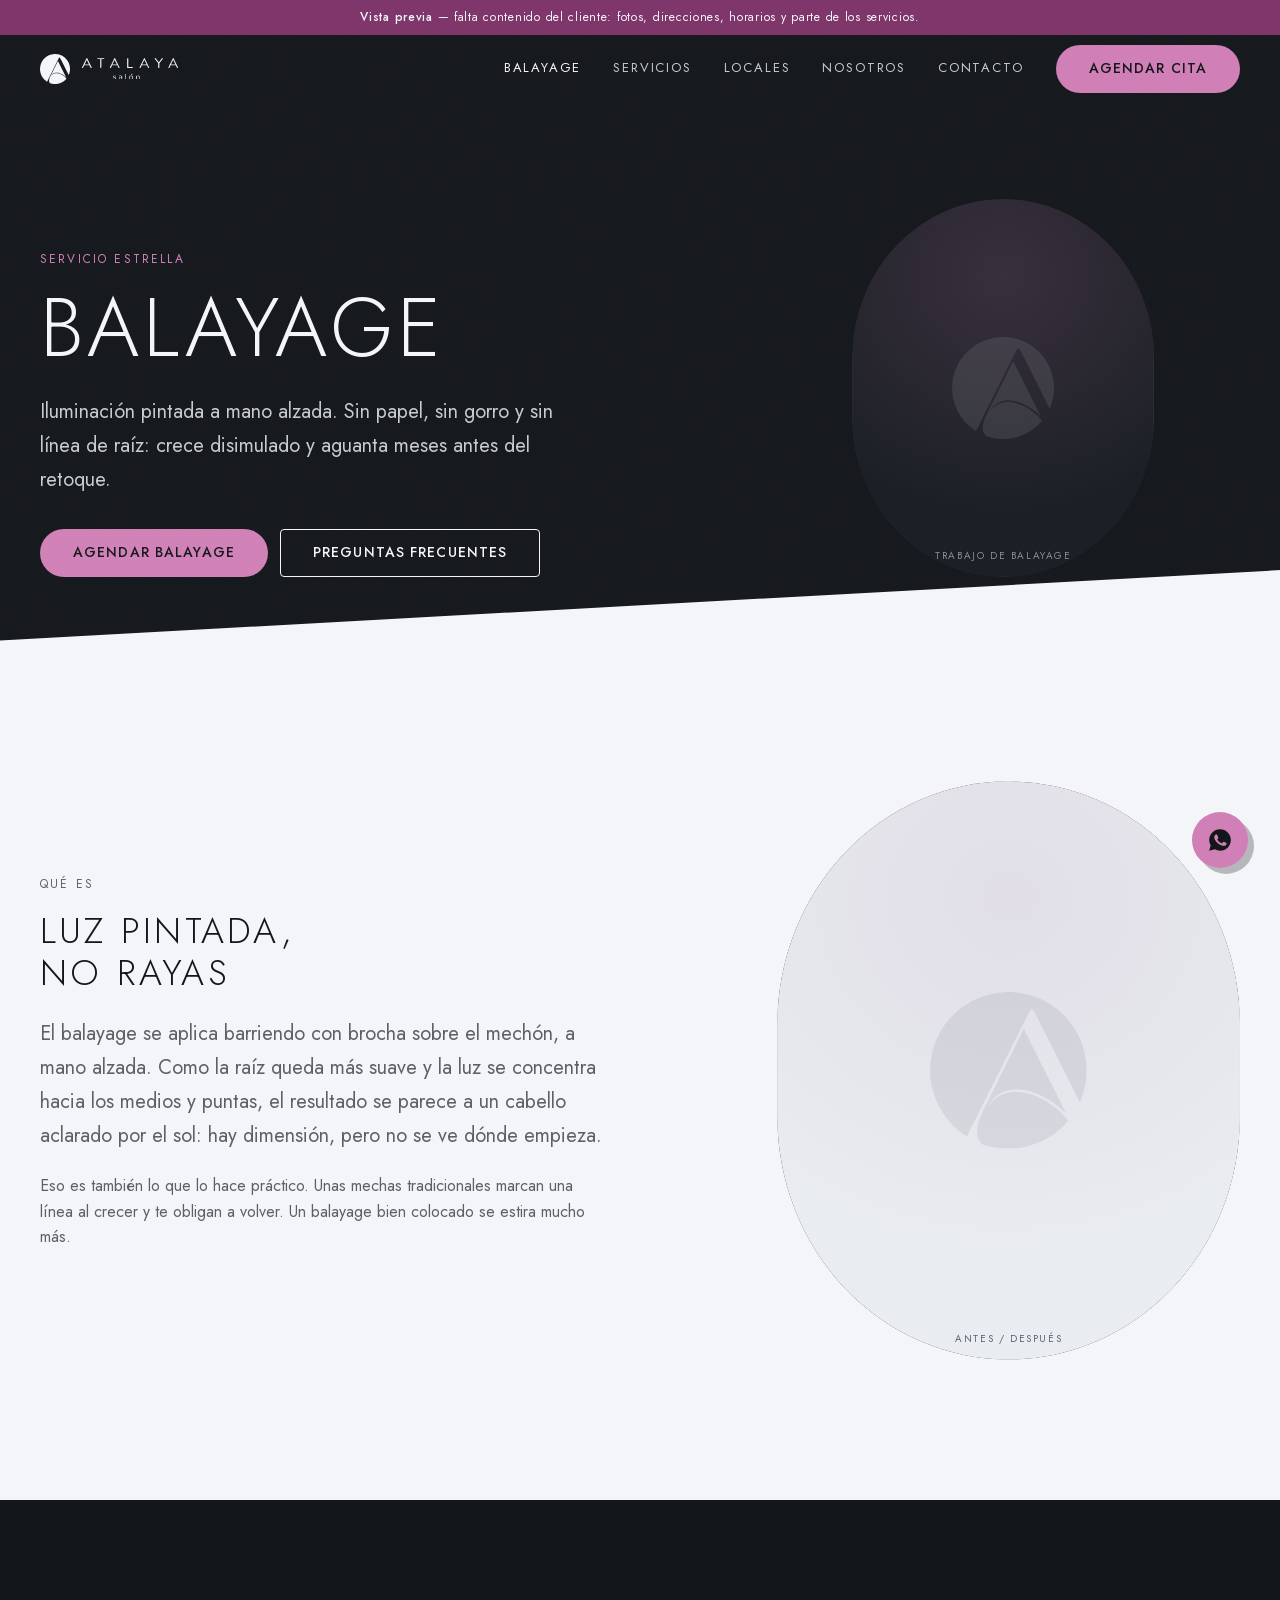
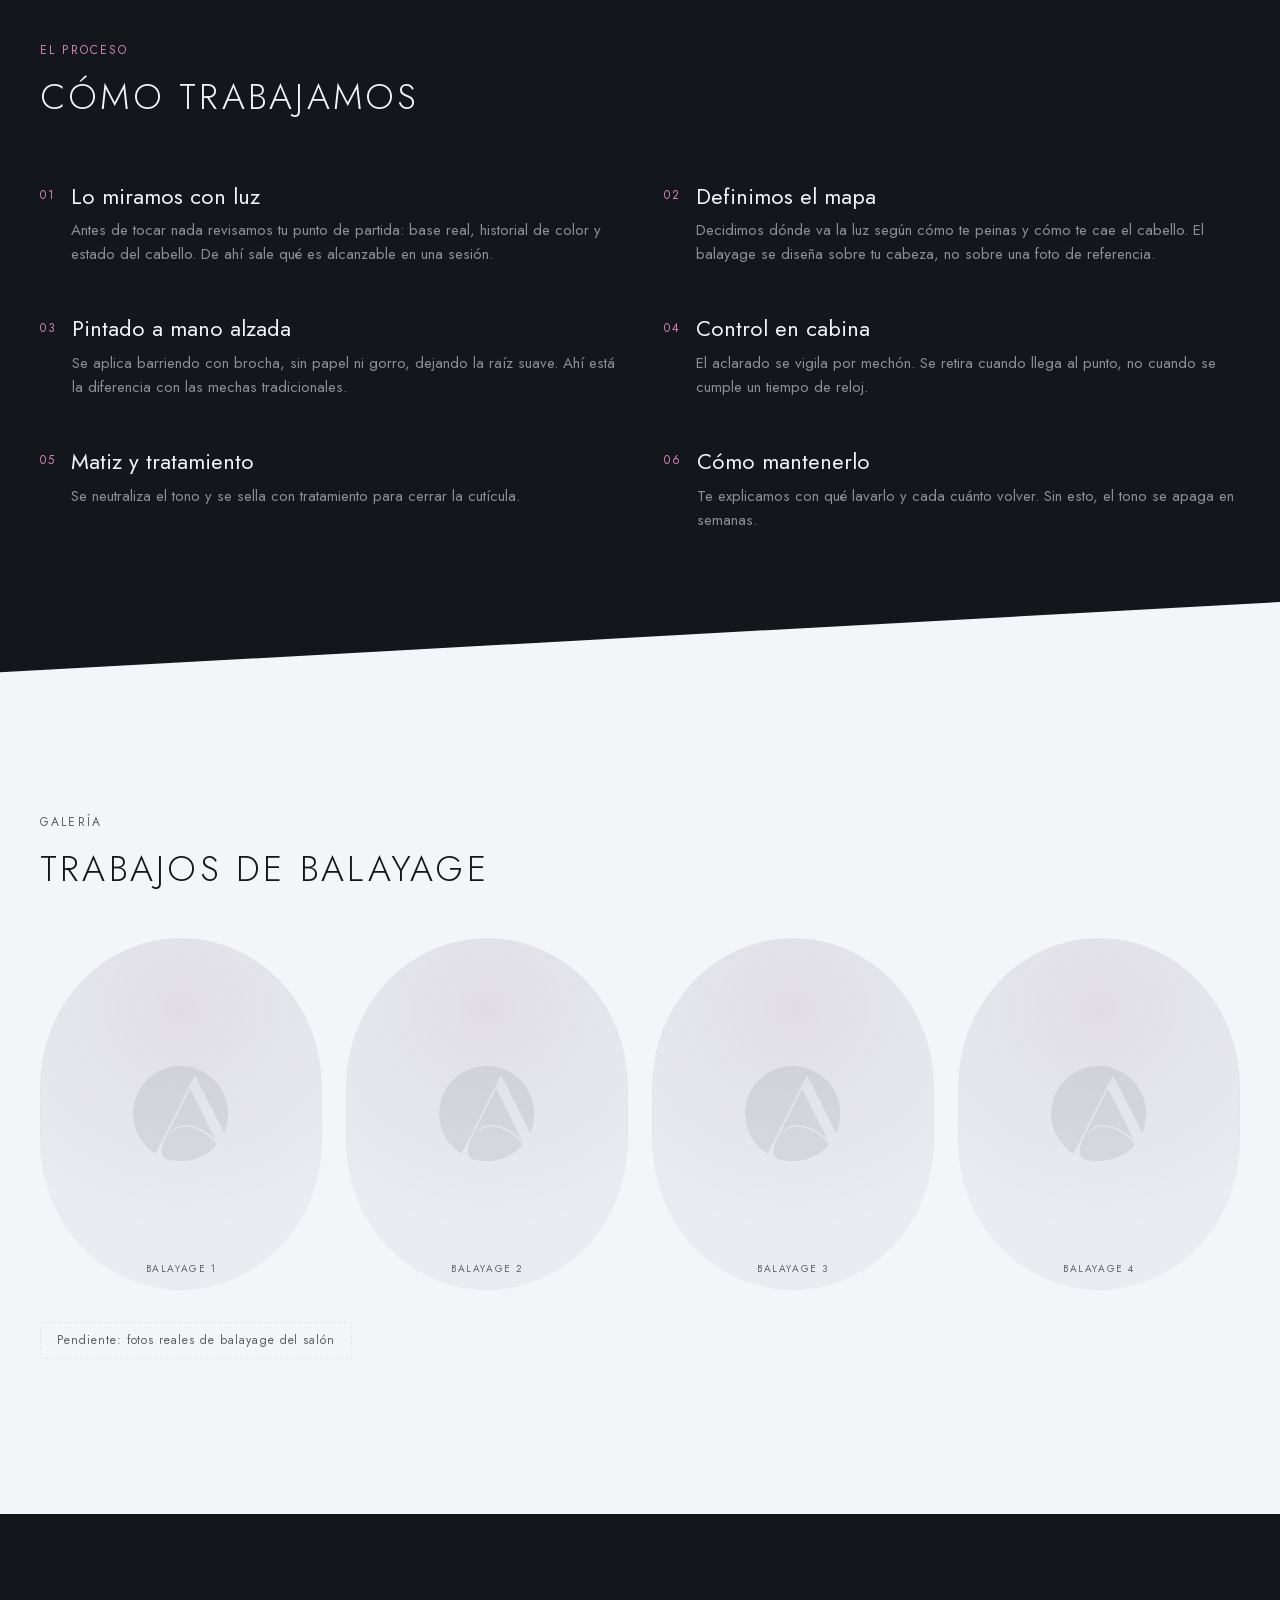
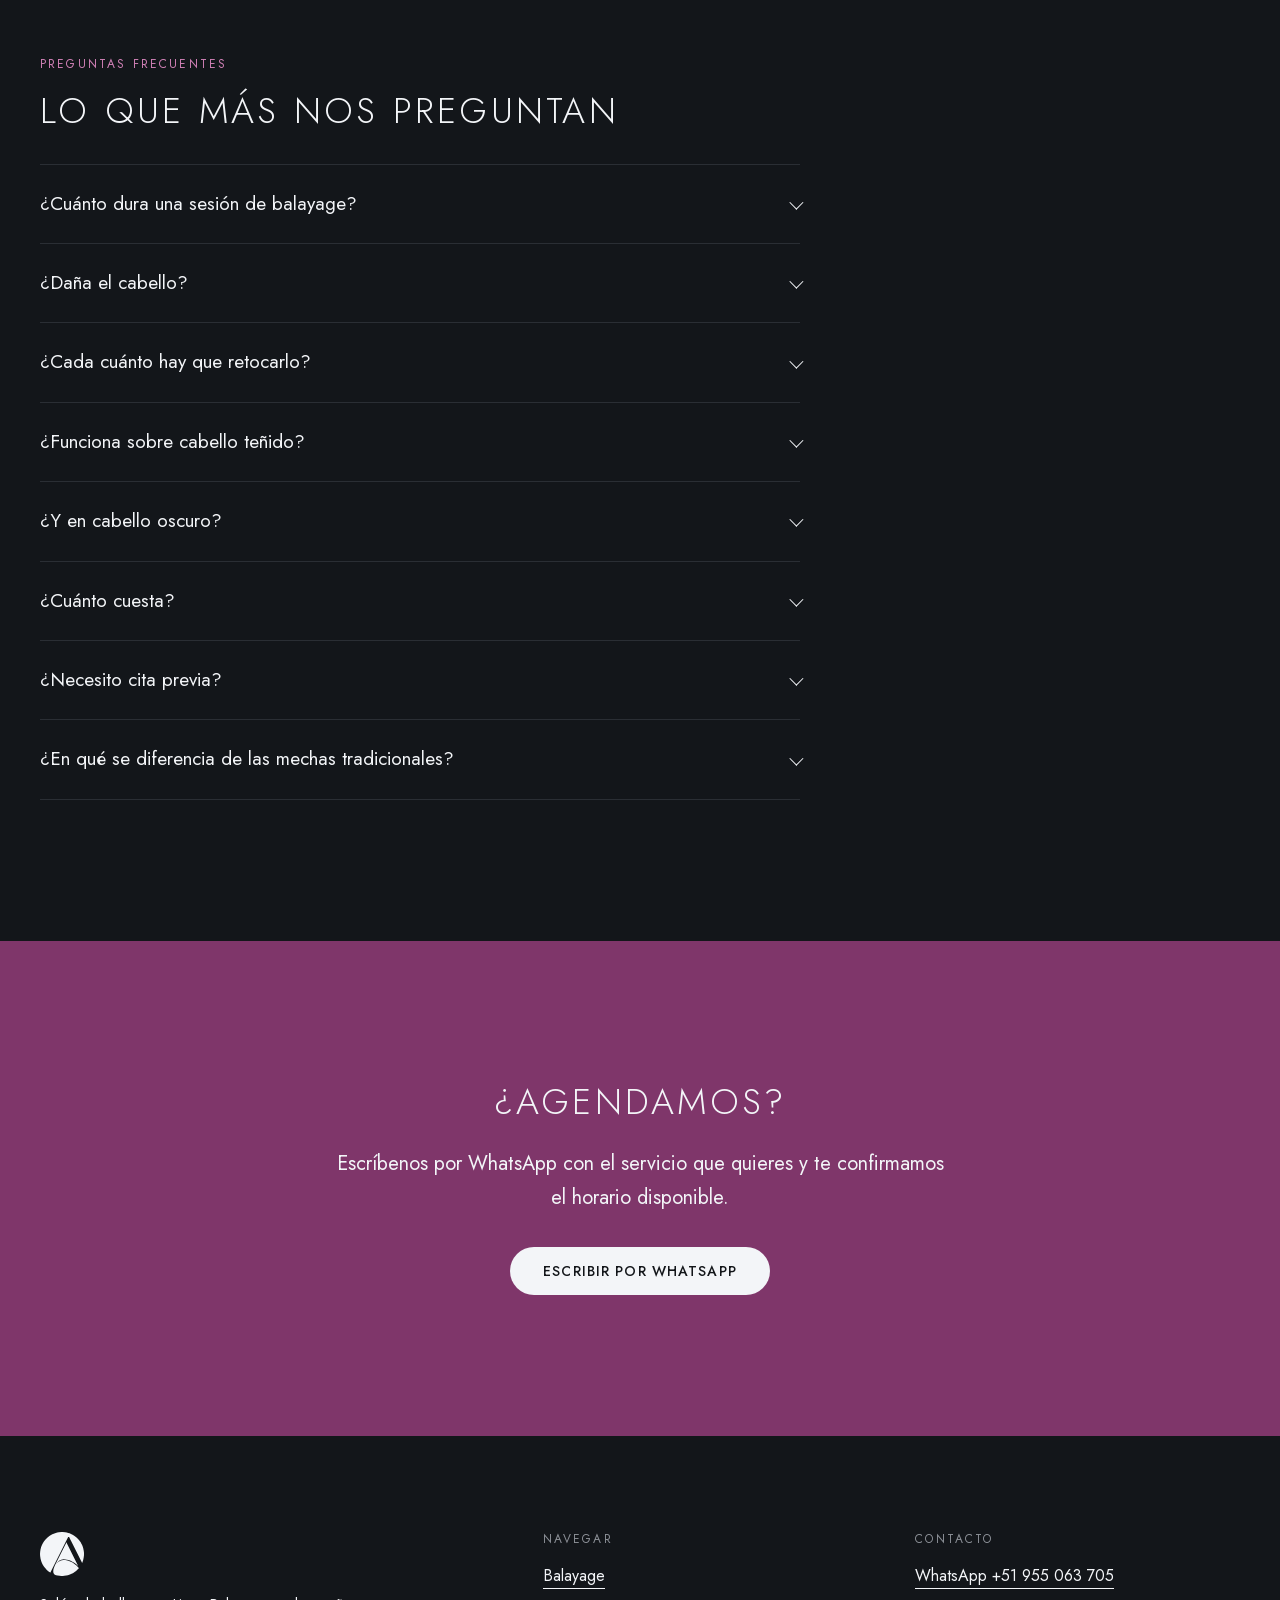
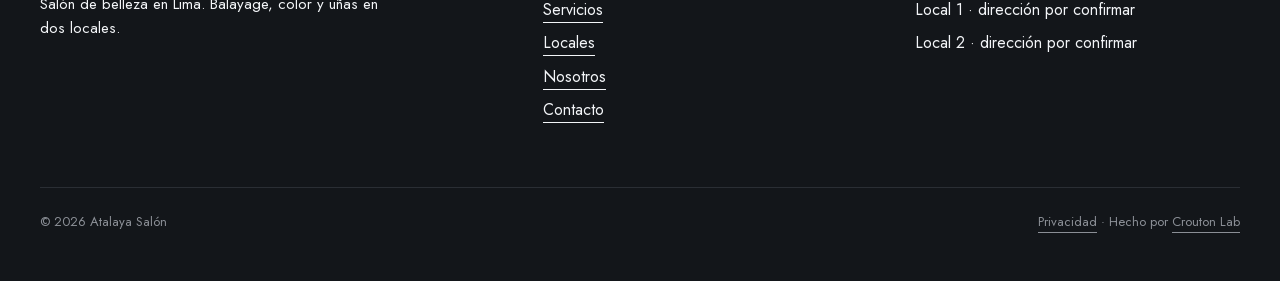
==== balayage.html @ b9b5d236 "Web Atalaya: estructura, sistema de diseño y motor de WhatsApp Sitio completo del Salón de Belleza A" ====
<!doctype html>
<html lang="es-PE">
<head>
<meta charset="utf-8">
<!-- PREVIEW: quitar esta línea al publicar en el dominio definitivo -->
<meta name="robots" content="noindex, nofollow">
<meta name="viewport" content="width=device-width, initial-scale=1">
<title>Balayage en Lima — Atalaya Salón</title>
<meta name="description" content="Balayage pintado a mano alzada en Lima. Sin línea de raíz, transición suave y menos retoques. Agenda por WhatsApp en cualquiera de nuestros dos locales.">
<meta property="og:type" content="website">
<meta property="og:title" content="Balayage en Lima — Atalaya Salón">
<meta property="og:description" content="Balayage pintado a mano alzada en Lima. Sin línea de raíz, transición suave y menos retoques. Agenda por WhatsApp en cualquiera de nuestros dos locales.">
<meta property="og:locale" content="es_PE">
<link rel="icon" href="assets/marca/favicon.svg" type="image/svg+xml">
<script>document.documentElement.className+=' js';</script>
<link rel="preload" href="assets/fuentes/jost-latin.woff2" as="font" type="font/woff2" crossorigin>
<link rel="stylesheet" href="atalaya-system.css">
<link rel="stylesheet" href="atalaya-pagina.css">
<script type="application/ld+json">
{"@context":"https://schema.org","@type":"FAQPage","mainEntity":[{"@type":"Question","name":"¿Cuánto dura una sesión de balayage?","acceptedAnswer":{"@type":"Answer","text":"Depende del largo y del punto de partida. Una primera sesión sobre cabello virgen suele tomar varias horas, porque el aclarado se hace por pasos y se controla en cabina. Te damos el tiempo estimado al confirmar la cita."}},{"@type":"Question","name":"¿Daña el cabello?","acceptedAnswer":{"@type":"Answer","text":"Todo aclarado abre la cutícula, así que hay un impacto real. Lo que cambia es cuánto: al pintar a mano alzada no se satura la raíz ni se repite sobre lo ya aclarado, y se acompaña con tratamiento. Si el cabello viene muy trabajado, lo decimos antes."}},{"@type":"Question","name":"¿Cada cuánto hay que retocarlo?","acceptedAnswer":{"@type":"Answer","text":"Es la ventaja de la técnica: como no deja línea de raíz, se puede estirar bastante más que unas mechas tradicionales. La mayoría vuelve cuando quiere refrescar el tono, no porque se le note el crecimiento."}},{"@type":"Question","name":"¿Funciona sobre cabello teñido?","acceptedAnswer":{"@type":"Answer","text":"Sí, pero hay que valorarlo. Un tinte oscuro o una coloración acumulada cambia cómo levanta el aclarado y puede necesitar más de una sesión. Mándanos una foto por WhatsApp con luz natural y te decimos qué esperar."}},{"@type":"Question","name":"¿Y en cabello oscuro?","acceptedAnswer":{"@type":"Answer","text":"Sí. En bases oscuras el balayage se trabaja con transiciones más cerradas y tonos cálidos —caramelo, miel— que es justo lo que más se pide en Lima. Llegar a rubio frío desde una base muy oscura sí requiere más de una sesión."}},{"@type":"Question","name":"¿Cuánto cuesta?","acceptedAnswer":{"@type":"Answer","text":"El precio se confirma según largo y punto de partida. Escríbenos por WhatsApp con una foto y te pasamos el monto exacto antes de agendar."}},{"@type":"Question","name":"¿Necesito cita previa?","acceptedAnswer":{"@type":"Answer","text":"Sí. El balayage ocupa la silla varias horas, así que se agenda con anticipación. Escríbenos por WhatsApp y coordinamos."}},{"@type":"Question","name":"¿En qué se diferencia de las mechas tradicionales?","acceptedAnswer":{"@type":"Answer","text":"Las mechas con papel o gorro arrancan desde la raíz y dejan una línea que se nota al crecer. El balayage se pinta a mano dejando la raíz más suave, así que el crecimiento se disimula solo."}}]}</script>
</head>
<body>
<svg class="sprite" aria-hidden="true" style="position:absolute;width:0;height:0;overflow:hidden"><symbol fill="currentColor" id="a-simbolo" viewBox="0 0 512.0 512.0" fill-rule="evenodd"><path d="M511.89,270.00 508.94,295.27 503.94,319.83 499.07,336.46 490.50,360.15 489.15,360.15 489.15,358.80 361.94,104.37 355.66,93.18 338.65,59.13 338.65,57.78 327.90,57.78 327.90,59.13 307.29,98.99 120.94,471.69 120.94,473.03 119.60,473.03 119.60,471.69 104.04,461.71 89.10,449.78 80.22,441.19 75.25,438.09 72.76,433.86 62.22,422.90 47.60,403.92 39.54,391.83 29.15,374.00 21.11,356.50 13.29,336.11 6.45,310.69 1.56,280.65 0.04,252.68 1.24,243.13 1.56,231.35 5.95,203.49 13.29,175.89 21.53,154.57 34.52,128.59 47.60,108.08 64.20,87.05 87.69,63.50 108.86,47.04 127.73,35.00 143.44,26.52 174.90,13.64 201.31,6.45 219.42,3.06 251.40,0.11 263.35,0.04 292.74,2.90 310.95,6.19 328.06,10.59 344.18,15.96 360.53,22.46 379.38,31.83 397.76,43.01 421.55,60.88 433.71,71.57 442.42,80.33 453.06,92.53 473.29,120.69 480.17,132.62 489.61,151.40 494.69,163.79 502.31,187.07 508.94,216.73 511.89,242.00Z M331.03,168.87 441.23,389.26 443.46,395.09 444.81,395.09 444.81,396.43 443.46,396.43 443.46,395.09 434.47,387.96 425.59,379.37 410.64,367.44 394.00,355.86 376.27,345.36 356.50,335.57 332.10,326.38 312.78,321.51 295.43,318.70 272.84,318.53 261.07,320.20 247.09,323.69 231.83,329.93 220.21,337.12 209.30,346.38 199.46,358.03 194.88,365.54 194.86,366.87 193.51,366.87 193.51,368.21 194.86,368.21 196.20,366.87 199.30,361.90 207.99,353.13 220.19,343.83 232.13,336.95 242.52,332.56 256.15,328.71 268.87,326.66 292.91,326.59 307.16,328.48 330.74,334.45 351.13,342.29 372.66,353.01 382.72,359.07 408.72,377.42 427.64,393.44 437.75,403.49 451.53,419.28 451.53,421.96 449.19,423.66 443.12,431.03 431.03,443.12 420.21,452.46 406.61,463.05 391.31,473.29 382.07,478.82 360.53,489.54 348.21,494.69 323.86,502.59 304.27,507.18 283.33,510.44 266.04,511.96 245.96,511.96 228.67,510.44 204.37,506.52 187.07,502.31 165.29,495.87 165.29,494.53 167.98,494.53 167.98,490.50 162.33,486.74 158.12,480.20 156.00,474.25 154.55,463.61 154.65,447.60 156.25,437.11 159.44,424.18 164.52,409.09 175.59,383.88 302.81,129.46 305.05,123.63 306.39,122.29 307.74,122.29 309.08,123.63 310.88,128.56Z"/></symbol><symbol fill="currentColor" id="a-wordmark" viewBox="0 0 1000.0 224.7" fill-rule="evenodd"><path d="M933.72,53.31 930.52,60.42 927.84,63.92 927.84,68.04 973.20,68.04 973.20,63.92 968.38,56.36 952.61,24.71 952.58,22.68 950.52,22.68 950.52,20.62 948.45,20.62 948.45,22.68Z M982.81,87.29 979.38,78.35 977.75,77.92 977.32,76.29 921.65,76.29 921.65,78.35 912.76,96.26 911.34,101.03 909.81,101.56 909.28,103.09 901.03,103.09 901.03,101.03 898.97,101.03 898.97,98.97 905.85,87.29 912.71,71.47 944.97,6.83 946.39,2.06 947.93,1.53 948.45,0.00 952.58,0.00 953.11,1.53 954.64,2.06 956.06,6.83 972.50,41.93 995.88,88.66 1000.00,94.85 1000.00,101.03 997.94,101.03 997.94,103.09 991.75,103.09 989.69,101.03Z M562.89,222.68 562.95,198.00 564.95,187.63 572.19,184.56 577.48,183.67 587.28,183.85 595.88,185.57 596.42,187.08 597.94,187.63 599.65,196.22 600.00,222.68 593.81,222.68 593.47,200.35 589.69,189.69 581.43,187.98 571.13,189.69 571.13,222.68Z M334.02,76.29 313.40,76.29 312.97,77.92 311.34,78.35 307.91,87.29 301.03,101.03 298.97,103.09 292.78,103.09 292.78,101.03 290.72,101.03 290.72,94.85 294.85,88.66 328.53,21.31 336.08,2.06 337.62,1.53 338.14,0.00 342.27,0.00 344.33,2.06 386.94,91.41 391.75,98.97 391.75,101.03 389.69,101.03 389.69,103.09 381.44,103.09 380.92,101.56 379.38,101.03 377.96,96.26 369.07,78.35 369.07,76.29Z M665.29,52.24 651.55,22.68 651.55,20.62 649.48,20.62 649.48,22.68 647.42,22.68 647.39,24.71 643.99,31.62 630.93,57.73 626.80,63.92 626.80,68.04 672.16,68.04 672.16,63.92Z M327.84,68.04 362.89,68.04 362.89,63.92 358.07,56.36 342.27,22.68 342.27,20.62 340.21,20.62 340.21,22.68 338.14,22.68 338.11,24.71 334.71,31.62 321.65,57.73 317.53,63.92 317.53,68.04Z M97.63,92.06 101.03,96.91 101.03,101.03 98.97,101.03 98.97,103.09 90.72,103.09 90.19,101.56 88.66,101.03 87.24,96.26 78.35,78.35 78.35,76.29 22.68,76.29 22.25,77.92 20.62,78.35 12.37,101.03 10.84,101.56 10.31,103.09 2.06,103.09 2.06,101.03 0.00,101.03 0.00,96.91 2.69,93.41 15.13,68.73 21.99,52.92 47.42,2.06 47.42,0.00 53.61,0.00 53.61,2.06Z M396.45,188.24 387.63,189.69 387.63,191.75 385.57,191.75 385.57,185.57 398.00,183.57 405.84,183.85 414.43,185.57 414.98,187.08 416.49,187.63 418.21,196.22 418.56,204.12 418.18,214.05 416.49,220.62 408.94,223.37 401.96,224.51 394.75,223.80 385.57,220.62 383.87,212.37 385.57,204.12 396.47,200.59 410.31,200.00 410.31,193.81 408.25,189.69 401.75,188.07Z M394.36,218.01 410.31,218.56 410.31,204.12 394.19,206.56 391.75,206.19 391.75,208.25 389.69,208.25 389.69,216.49 391.75,216.49 391.75,218.56Z M655.67,76.29 622.68,76.29 622.25,77.92 620.62,78.35 619.20,83.12 610.31,101.03 606.19,103.09 600.00,103.09 600.00,98.97 602.77,91.43 627.50,41.93 643.94,6.83 645.36,2.06 646.89,1.53 647.42,0.00 651.55,0.00 652.07,1.53 653.61,2.06 655.03,6.83 681.11,59.10 687.97,74.92 698.34,95.47 701.03,98.97 701.03,101.03 698.97,101.03 698.97,103.09 692.78,103.09 688.66,101.03 678.35,78.35 669.92,76.47Z M43.30,68.04 74.23,68.04 74.23,65.98 72.16,65.98 72.13,63.95 51.55,22.68 51.55,20.62 49.48,20.62 49.48,22.68 47.42,22.68 47.39,24.71 28.90,63.95 28.87,65.98 26.80,65.98 26.80,68.04Z M189.69,55.67 189.69,10.31 160.82,10.31 160.82,8.25 158.76,8.25 158.76,4.12 160.82,4.12 160.82,2.06 230.93,2.06 230.93,10.31 202.06,10.31 202.05,88.64 200.00,101.03 197.94,103.09 191.75,103.09 191.75,101.03 189.69,101.03Z M492.96,214.25 491.36,209.67 490.90,202.21 494.85,187.63 503.84,184.25 511.34,183.54 518.85,184.25 527.84,187.63 531.32,198.58 531.78,206.04 529.72,214.25 525.08,219.93 516.59,223.80 507.79,224.13 498.79,220.80Z M344.33,218.56 344.33,216.49 346.39,216.49 346.39,210.31 344.33,208.25 327.70,202.19 321.65,195.88 321.65,191.75 325.38,187.23 329.11,184.78 334.20,183.69 343.95,183.88 350.52,185.57 352.58,187.63 352.58,189.69 350.52,189.69 350.52,191.75 348.45,191.75 344.79,189.23 340.02,188.14 329.90,189.69 329.37,191.22 327.84,191.75 327.84,195.88 329.37,196.40 329.90,197.94 350.52,204.12 350.99,205.71 352.58,206.19 353.52,212.77 354.64,214.43 353.17,215.39 350.52,220.62 341.62,224.10 334.33,224.40 323.71,222.68 323.71,220.62 321.65,220.62 321.65,214.43 323.71,214.43 323.71,216.49 330.51,217.95Z M482.47,59.79 482.47,92.78 527.84,92.78 527.84,94.85 529.90,94.85 529.90,101.03 527.84,101.03 527.84,103.09 472.16,103.09 472.16,101.03 470.10,101.03 470.10,4.12 472.16,4.12 472.16,2.06 480.41,2.06 480.41,4.12 482.47,4.12Z M761.40,11.79 756.70,6.19 756.70,2.06 769.07,2.06 769.52,3.68 771.13,4.12 773.81,9.70 793.52,35.35 798.47,40.71 800.00,41.24 800.00,43.30 802.06,43.30 803.86,38.91 830.89,4.09 830.93,2.06 843.30,2.06 843.30,8.25 838.89,12.09 814.14,43.00 807.46,52.82 806.25,59.86 806.19,101.03 804.12,101.03 804.12,103.09 795.88,103.09 795.88,101.03 793.81,101.03 793.75,59.86 792.54,52.82Z M457.73,171.13 457.73,222.68 451.55,222.68 451.55,167.01 457.73,167.01Z M519.59,164.95 523.71,164.95 523.71,171.13 515.46,177.32 509.28,177.32 509.28,175.26 511.34,175.26Z M502.68,191.34 501.03,191.75 497.62,200.58 498.97,214.43 500.55,214.91 501.03,216.49 509.56,218.14 521.65,216.49 522.13,214.91 523.71,214.43 525.28,203.96 524.70,198.98 521.65,191.75 511.34,188.32 506.71,189.21Z"/></symbol></svg>

<a class="saltar" href="#principal">Saltar al contenido</a>

<div class="tope">
<div class="aviso">
  <strong>Vista previa</strong> — falta contenido del cliente: fotos, direcciones, horarios y parte de los servicios.
</div>

<header class="nav solido">
  <div class="env">
    <a class="nav-marca" href="index.html" aria-label="Atalaya, inicio">
      <svg viewBox="0 0 512 512" aria-hidden="true"><use href="#a-simbolo"/></svg>
      <svg class="wm" viewBox="0 0 1000 224.7" aria-hidden="true"><use href="#a-wordmark"/></svg>
    </a>
    <nav class="nav-enlaces" aria-label="Principal">
      <a href="balayage.html" aria-current="page">Balayage</a>
      <a href="servicios.html">Servicios</a>
      <a href="locales.html">Locales</a>
      <a href="nosotros.html">Nosotros</a>
      <a href="contacto.html">Contacto</a>
    </nav>
    <div class="nav-cta">
      <a class="btn btn-accion" data-wa href="https://wa.me/51955063705?text=Hola%2C%20quiero%20agendar%20una%20cita%20en%20Atalaya.%20%C2%BFQu%C3%A9%20horarios%20tienen%20disponibles%3F" target="_blank" rel="noopener">Agendar cita</a>
      <button class="menu-btn" aria-expanded="false" aria-controls="menu" aria-label="Abrir menú"><span></span></button>
    </div>
  </div>
</header>
</div>

<nav class="menu" id="menu" aria-label="Menú móvil">
  <a href="balayage.html" aria-current="page">Balayage</a>
  <a href="servicios.html">Servicios</a>
  <a href="locales.html">Locales</a>
  <a href="nosotros.html">Nosotros</a>
  <a href="contacto.html">Contacto</a>
</nav>

<ul class="indice" aria-label="Índice de secciones"></ul>

<main id="principal">
  <section class="cab s-tinta grano halo" data-seccion="Balayage"
           data-cta-servicio="balayage" data-cta-texto="Agendar balayage">
    <div class="env">
      <div class="hero-rejilla">
        <div>
          <p class="etiqueta acento">Servicio estrella</p>
          <h1 class="display">Balayage</h1>
          <p class="lead ter" style="max-width:46ch">
            Iluminación pintada a mano alzada. Sin papel, sin gorro y sin línea
            de raíz: crece disimulado y aguanta meses antes del retoque.
          </p>
          <div class="btn-grupo" style="margin-top:var(--e6)">
            <a class="btn btn-accion" data-wa data-wa-servicio="balayage" href="https://wa.me/51955063705?text=Hola%2C%20quiero%20agendar%20una%20cita%20de%20Balayage%20en%20Atalaya.%20%C2%BFQu%C3%A9%20horarios%20tienen%20disponibles%3F" target="_blank" rel="noopener">Agendar balayage</a>
            <a class="btn btn-linea" href="#preguntas">Preguntas frecuentes</a>
          </div>
        </div>
        <div class="lente lente-rev" style="max-width:340px;justify-self:center">
          <div class="cont ph" data-ph="Trabajo de balayage" style="width:100%;height:100%"><svg viewBox="0 0 512 512" aria-hidden="true"><use href="#a-simbolo"/></svg></div>
        </div>
      </div>
    </div>
  </section>

  <section class="seccion s-hueso corte-sup" data-seccion="Qué es">
    <div class="env">
      <div class="bloque">
        <div class="b-txt rev">
          <p class="etiqueta sec">Qué es</p>
          <h2>Luz pintada,<br>no rayas</h2>
          <p class="lead sec">
            El balayage se aplica barriendo con brocha sobre el mechón, a mano
            alzada. Como la raíz queda más suave y la luz se concentra hacia los
            medios y puntas, el resultado se parece a un cabello aclarado por el
            sol: hay dimensión, pero no se ve dónde empieza.
          </p>
          <p class="sec">
            Eso es también lo que lo hace práctico. Unas mechas tradicionales
            marcan una línea al crecer y te obligan a volver. Un balayage bien
            colocado se estira mucho más.
          </p>
        </div>
        <div class="b-img rev rev-d1">
          <div class="lente lente-rev"><div class="cont ph" data-ph="Antes / después" style="width:100%;height:100%"><svg viewBox="0 0 512 512" aria-hidden="true"><use href="#a-simbolo"/></svg></div></div>
        </div>
      </div>
    </div>
  </section>

  <section class="seccion s-tinta" data-seccion="Proceso"
           data-cta-servicio="balayage" data-cta-texto="Agendar balayage">
    <div class="env">
      <header class="rev" style="margin-bottom:var(--e8)">
        <p class="etiqueta acento">El proceso</p>
        <h2>Cómo trabajamos</h2>
      </header>
      <ol class="pasos">
        <li class="paso rev"><div><h3>Lo miramos con luz</h3><p class="sec">Antes de tocar nada revisamos tu punto de partida: base real, historial de color y estado del cabello. De ahí sale qué es alcanzable en una sesión.</p></div></li>
        <li class="paso rev"><div><h3>Definimos el mapa</h3><p class="sec">Decidimos dónde va la luz según cómo te peinas y cómo te cae el cabello. El balayage se diseña sobre tu cabeza, no sobre una foto de referencia.</p></div></li>
        <li class="paso rev"><div><h3>Pintado a mano alzada</h3><p class="sec">Se aplica barriendo con brocha, sin papel ni gorro, dejando la raíz suave. Ahí está la diferencia con las mechas tradicionales.</p></div></li>
        <li class="paso rev"><div><h3>Control en cabina</h3><p class="sec">El aclarado se vigila por mechón. Se retira cuando llega al punto, no cuando se cumple un tiempo de reloj.</p></div></li>
        <li class="paso rev"><div><h3>Matiz y tratamiento</h3><p class="sec">Se neutraliza el tono y se sella con tratamiento para cerrar la cutícula.</p></div></li>
        <li class="paso rev"><div><h3>Cómo mantenerlo</h3><p class="sec">Te explicamos con qué lavarlo y cada cuánto volver. Sin esto, el tono se apaga en semanas.</p></div></li>
      </ol>
    </div>
  </section>

  <section class="seccion s-hueso corte-sup" data-seccion="Trabajos">
    <div class="env">
      <header class="rev" style="margin-bottom:var(--e7)">
        <p class="etiqueta sec">Galería</p>
        <h2>Trabajos de balayage</h2>
      </header>
      <div class="galeria">
        <div class="lente-rev rev"><div class="cont ph" data-ph="Balayage 1" style="aspect-ratio:4/5"><svg viewBox="0 0 512 512" aria-hidden="true"><use href="#a-simbolo"/></svg></div></div>
        <div class="lente-rev rev rev-d1"><div class="cont ph" data-ph="Balayage 2" style="aspect-ratio:4/5"><svg viewBox="0 0 512 512" aria-hidden="true"><use href="#a-simbolo"/></svg></div></div>
        <div class="lente-rev rev rev-d2"><div class="cont ph" data-ph="Balayage 3" style="aspect-ratio:4/5"><svg viewBox="0 0 512 512" aria-hidden="true"><use href="#a-simbolo"/></svg></div></div>
        <div class="lente-rev rev rev-d3"><div class="cont ph" data-ph="Balayage 4" style="aspect-ratio:4/5"><svg viewBox="0 0 512 512" aria-hidden="true"><use href="#a-simbolo"/></svg></div></div>
      </div>
      <p class="sec" style="margin-top:var(--e6);font-size:0.875rem">
        <span class="pendiente">Pendiente: fotos reales de balayage del salón</span>
      </p>
    </div>
  </section>

  <section class="seccion s-tinta" id="preguntas" data-seccion="Preguntas">
    <div class="env">
      <header class="rev" style="margin-bottom:var(--e6)">
        <p class="etiqueta acento">Preguntas frecuentes</p>
        <h2>Lo que más nos preguntan</h2>
      </header>
      <div class="faq rev">
        <details><summary>¿Cuánto dura una sesión de balayage?</summary><p class="sec">Depende del largo y del punto de partida. Una primera sesión sobre cabello virgen suele tomar varias horas, porque el aclarado se hace por pasos y se controla en cabina. Te damos el tiempo estimado al confirmar la cita.</p></details>
        <details><summary>¿Daña el cabello?</summary><p class="sec">Todo aclarado abre la cutícula, así que hay un impacto real. Lo que cambia es cuánto: al pintar a mano alzada no se satura la raíz ni se repite sobre lo ya aclarado, y se acompaña con tratamiento. Si el cabello viene muy trabajado, lo decimos antes.</p></details>
        <details><summary>¿Cada cuánto hay que retocarlo?</summary><p class="sec">Es la ventaja de la técnica: como no deja línea de raíz, se puede estirar bastante más que unas mechas tradicionales. La mayoría vuelve cuando quiere refrescar el tono, no porque se le note el crecimiento.</p></details>
        <details><summary>¿Funciona sobre cabello teñido?</summary><p class="sec">Sí, pero hay que valorarlo. Un tinte oscuro o una coloración acumulada cambia cómo levanta el aclarado y puede necesitar más de una sesión. Mándanos una foto por WhatsApp con luz natural y te decimos qué esperar.</p></details>
        <details><summary>¿Y en cabello oscuro?</summary><p class="sec">Sí. En bases oscuras el balayage se trabaja con transiciones más cerradas y tonos cálidos —caramelo, miel— que es justo lo que más se pide en Lima. Llegar a rubio frío desde una base muy oscura sí requiere más de una sesión.</p></details>
        <details><summary>¿Cuánto cuesta?</summary><p class="sec">El precio se confirma según largo y punto de partida. Escríbenos por WhatsApp con una foto y te pasamos el monto exacto antes de agendar.</p></details>
        <details><summary>¿Necesito cita previa?</summary><p class="sec">Sí. El balayage ocupa la silla varias horas, así que se agenda con anticipación. Escríbenos por WhatsApp y coordinamos.</p></details>
        <details><summary>¿En qué se diferencia de las mechas tradicionales?</summary><p class="sec">Las mechas con papel o gorro arrancan desde la raíz y dejan una línea que se nota al crecer. El balayage se pinta a mano dejando la raíz más suave, así que el crecimiento se disimula solo.</p></details>
      </div>
    </div>
  </section>

  <section class="seccion s-rosaosc cierre" id="cita" data-seccion="Cita">
    <div class="env">
      <h2 class="rev">¿Agendamos?</h2>
      <p class="lead rev rev-d1" style="max-width:52ch">
        Escríbenos por WhatsApp con el servicio que quieres y te confirmamos el
        horario disponible.
      </p>
      <div class="btn-grupo rev rev-d2">
        <a class="btn btn-accion" data-wa href="https://wa.me/51955063705?text=Hola%2C%20quiero%20agendar%20una%20cita%20en%20Atalaya.%20%C2%BFQu%C3%A9%20horarios%20tienen%20disponibles%3F" target="_blank" rel="noopener">Escribir por WhatsApp</a>
      </div>
    </div>
  </section>
</main>
<footer class="pie">
  <div class="env">
    <div class="pie-rejilla">
      <div>
        <svg style="width:44px;margin-bottom:var(--e4)" viewBox="0 0 512 512" aria-hidden="true"><use href="#a-simbolo"/></svg>
        <p class="sec" style="font-size:0.9375rem;max-width:34ch">
          Salón de belleza en Lima. Balayage, color y uñas en dos locales.
        </p>
      </div>
      <div>
        <h3>Navegar</h3>
        <ul>
          <li><a class="enlace" href="balayage.html">Balayage</a></li>
          <li><a class="enlace" href="servicios.html">Servicios</a></li>
          <li><a class="enlace" href="locales.html">Locales</a></li>
          <li><a class="enlace" href="nosotros.html">Nosotros</a></li>
          <li><a class="enlace" href="contacto.html">Contacto</a></li>
        </ul>
      </div>
      <div>
        <h3>Contacto</h3>
        <ul>
          <li><a class="enlace" data-wa href="https://wa.me/51955063705?text=Hola%2C%20quiero%20agendar%20una%20cita%20en%20Atalaya.%20%C2%BFQu%C3%A9%20horarios%20tienen%20disponibles%3F" target="_blank" rel="noopener">WhatsApp +51 955 063 705</a></li>
          <li class="sec">Local 1 · dirección por confirmar</li>
          <li class="sec">Local 2 · dirección por confirmar</li>
        </ul>
      </div>
    </div>
    <div class="pie-legal">
      <span>© 2026 Atalaya Salón</span>
      <span><a class="enlace" href="privacidad.html">Privacidad</a> · Hecho por <a class="enlace" href="https://croutonlab.com" target="_blank" rel="noopener">Crouton Lab</a></span>
    </div>
  </div>
</footer>

<div class="barra">
  <a class="btn btn-accion" data-cta-contextual data-wa href="https://wa.me/51955063705?text=Hola%2C%20quiero%20agendar%20una%20cita%20en%20Atalaya.%20%C2%BFQu%C3%A9%20horarios%20tienen%20disponibles%3F" target="_blank" rel="noopener">Agendar cita</a>
</div>

<a class="disco-wa" data-wa href="https://wa.me/51955063705?text=Hola%2C%20quiero%20agendar%20una%20cita%20en%20Atalaya.%20%C2%BFQu%C3%A9%20horarios%20tienen%20disponibles%3F" target="_blank" rel="noopener" aria-label="Agendar por WhatsApp">
  <svg width="26" height="26" viewBox="0 0 24 24" fill="currentColor" aria-hidden="true">
    <path d="M12.04 2c-5.5 0-9.96 4.46-9.96 9.96 0 1.76.46 3.45 1.34 4.95L2 22l5.23-1.37a9.9 9.9 0 0 0 4.81 1.23h.01c5.5 0 9.96-4.46 9.96-9.96S17.54 2 12.04 2zm5.83 14.06c-.24.68-1.42 1.31-1.96 1.36-.5.05-.99.24-3.35-.7-2.82-1.11-4.6-3.99-4.74-4.18-.14-.19-1.13-1.5-1.13-2.86s.71-2.03.97-2.31c.25-.28.55-.35.73-.35.18 0 .37 0 .53.01.17.01.4-.06.63.48.24.57.8 1.97.87 2.11.07.14.12.31.02.5-.09.19-.14.31-.28.47-.14.17-.3.37-.42.5-.14.14-.29.29-.12.57.16.28.73 1.2 1.56 1.95 1.07.95 1.98 1.25 2.26 1.39.28.14.44.12.6-.07.17-.19.7-.81.88-1.09.19-.28.37-.23.63-.14.25.09 1.65.78 1.93.92.28.14.47.21.54.33.07.11.07.65-.17 1.33z"/>
  </svg>
</a>

<script type="module" src="js/app.js"></script>
</body>
</html>
---- atalaya-system.css ----
/* ==========================================================================
   ATALAYA — sistema base
   Tokens, tipografía, nav, botones, footer, movimiento.
   Ver ROADMAP.md §5. La ley del espejo (§5.2) está implementada por superficie:
   nunca uses un color de tinta fuera de su superficie.
   ========================================================================== */

/* --- Jost: variable, pesos 300–500, subconjunto latín (incluye acentos ES) -- */
@font-face {
  font-family: 'Jost';
  font-style: normal;
  font-weight: 300 500;
  font-display: swap;
  src: url('assets/fuentes/jost-latin.woff2') format('woff2');
  unicode-range: U+0000-00FF, U+0131, U+0152-0153, U+02BB-02BC, U+02C6, U+02DA,
                 U+02DC, U+0304, U+0308, U+0329, U+2000-206F, U+20AC, U+2122,
                 U+2191, U+2193, U+2212, U+2215, U+FEFF, U+FFFD;
}

:root {
  /* Superficies e tintas */
  --tinta:      #13161A;
  --hueso:      #F3F5F8;
  --rosa:       #D080B6;
  --rosa-osc:   #7F366A;

  /* Grises: cada uno pertenece a UNA superficie */
  --gris-t:     #8B8F96;   /* 5.59:1 sobre tinta  */
  --gris-alto-t:#C7CAD0;   /* 11.05:1 sobre tinta */
  --gris-h:     #5C6068;   /* 5.78:1 sobre hueso  */
  --borde-h:    #E4E6EA;
  --borde-t:    #2A2E34;

  /* Geometría del logo: vértice de pendiente 1:2 = 26.57° */
  --vertice: 26.57deg;

  /* Radios */
  --r-sm: 2px;  --r-md: 4px;  --r-lg: 16px;  --r-full: 999px;

  /* Ritmo */
  --e1:4px;  --e2:8px;   --e3:12px;  --e4:16px;  --e5:24px;  --e6:32px;
  --e7:48px; --e8:64px;  --e9:96px;  --e10:128px; --e11:192px;

  /* Movimiento */
  --t-rapido:160ms; --t-medio:320ms; --t-lento:640ms;
  --ease:      cubic-bezier(0.22, 1, 0.36, 1);
  --ease-filo: cubic-bezier(0.65, 0, 0.35, 1);

  /* Contenedor */
  --ancho-max: 1320px;
  --canal: 24px;
  --nav-h: 68px;
}

@media (min-width: 768px) { :root { --canal: 40px; } }

/* --- Reset ---------------------------------------------------------------- */
*, *::before, *::after { box-sizing: border-box; }
html {
  -webkit-text-size-adjust: 100%;
  scroll-behavior: smooth;
  /* clip, no hidden: hidden convierte al elemento en contenedor de scroll y
     rompe position:sticky/fixed en algunos motores. */
  overflow-x: clip;
}
@media (prefers-reduced-motion: reduce) { html { scroll-behavior: auto; } }

body {
  margin: 0;
  font-family: 'Jost', system-ui, -apple-system, 'Segoe UI', sans-serif;
  font-weight: 400;
  font-size: 1rem;
  line-height: 1.6;
  background: var(--tinta);
  color: var(--hueso);
  -webkit-font-smoothing: antialiased;
}

img, svg, video { display: block; max-width: 100%; }
button { font: inherit; color: inherit; }

/* --- Superficies ---------------------------------------------------------- */
.s-tinta   { background: var(--tinta);    color: var(--hueso); }
.s-hueso   { background: var(--hueso);    color: var(--tinta); }
.s-rosa    { background: var(--rosa);     color: var(--tinta); }  /* 6.43:1 */
.s-rosaosc { background: var(--rosa-osc); color: var(--hueso); }  /* 7.29:1 */

/* Texto secundario: resuelto por superficie, nunca a mano */
.s-tinta   .sec { color: var(--gris-t); }
.s-tinta   .ter { color: var(--gris-alto-t); }
.s-hueso   .sec, .s-hueso .ter { color: var(--gris-h); }
.s-rosa    .sec { color: #3A2233; }
.s-rosaosc .sec { color: #E8D3E2; }

/* Acento: rosa claro sobre tinta, rosa oscuro sobre hueso. Nunca al revés. */
.s-tinta .acento   { color: var(--rosa); }
.s-hueso .acento   { color: var(--rosa-osc); }
.s-rosa .acento    { color: var(--tinta); }
.s-rosaosc .acento { color: var(--hueso); }

/* --- Contenedor y grilla -------------------------------------------------- */
.env {
  width: 100%;
  max-width: var(--ancho-max);
  margin-inline: auto;
  padding-inline: var(--canal);
}
.seccion { padding-block: clamp(var(--e8), 11vw, var(--e11)); }

.rejilla { display: grid; gap: var(--e6); grid-template-columns: repeat(12, 1fr); }
@media (max-width: 767px) { .rejilla { grid-template-columns: 1fr; } }

/* --- Tipografía (ROADMAP §5.3) -------------------------------------------- */
.display, h1, h2 { font-weight: 300; margin: 0; }

.display {
  font-size: clamp(2.25rem, 6.4vw, 5.25rem);
  line-height: 1.04;
  letter-spacing: 0.05em;
  text-transform: uppercase;
  text-wrap: balance;
}
h1 {
  font-size: clamp(2rem, 6vw, 3.5rem);
  line-height: 1.1;
  letter-spacing: 0.1em;
  text-transform: uppercase;
}
h2 {
  font-size: clamp(1.5rem, 3.5vw, 2.25rem);
  line-height: 1.15;
  letter-spacing: 0.09em;
  text-transform: uppercase;
}
h3 {
  font-size: clamp(1.125rem, 2vw, 1.375rem);
  font-weight: 400;
  line-height: 1.3;
  letter-spacing: 0;
  margin: 0;
}
p { margin: 0 0 1em; max-width: 68ch; }
.lead { font-size: clamp(1.0625rem, 1.6vw, 1.25rem); line-height: 1.7; }

.etiqueta {
  font-size: 0.75rem;
  letter-spacing: 0.18em;
  text-transform: uppercase;
  font-weight: 400;
  margin: 0 0 var(--e4);
}
.num { font-variant-numeric: tabular-nums; }

a { color: inherit; }

/* Enlace con subrayado del vértice */
.enlace {
  text-decoration: none;
  position: relative;
  padding-bottom: 2px;
  background-image: linear-gradient(currentColor, currentColor);
  background-size: 100% 1px;
  background-position: 0 100%;
  background-repeat: no-repeat;
  transition: background-size var(--t-medio) var(--ease);
}
.enlace:hover { background-size: 0% 1px; background-position: 100% 100%; }

/* --- Botones (ROADMAP §5.6) ----------------------------------------------- */
.btn {
  display: inline-flex;
  align-items: center;
  justify-content: center;
  gap: var(--e2);
  min-height: 48px;
  padding: 0 var(--e6);
  border: 1px solid transparent;
  border-radius: var(--r-full);
  font-size: 0.875rem;
  font-weight: 500;
  letter-spacing: 0.08em;
  text-transform: uppercase;
  text-decoration: none;
  cursor: pointer;
  white-space: nowrap;
  transition: transform var(--t-rapido) var(--ease),
              background-color var(--t-rapido) var(--ease),
              color var(--t-rapido) var(--ease),
              border-color var(--t-rapido) var(--ease);
}
.btn:hover  { transform: translateY(-2px); }
.btn:active { transform: translateY(0); }

/* Acción sobre TINTA: fondo rosa claro + texto tinta (6.43:1) */
.btn-accion { background: var(--rosa); color: var(--tinta); }
/* Acción sobre HUESO: fondo rosa oscuro + texto hueso (7.29:1) */
.btn-accion-cl { background: var(--rosa-osc); color: var(--hueso); }
/* Sobre fondo rosa oscuro, la acción va en tinta sólida */
.s-rosaosc .btn-accion { background: var(--hueso); color: var(--tinta); }

.btn-linea { background: transparent; border-color: currentColor; border-radius: var(--r-md); }
.btn-linea:hover { background: currentColor; }
.s-tinta   .btn-linea:hover { color: var(--tinta); }
.s-hueso   .btn-linea:hover { color: var(--hueso); }
.s-rosaosc .btn-linea:hover { color: var(--rosa-osc); }

.btn-grupo { display: flex; flex-wrap: wrap; gap: var(--e3); align-items: center; }

/* Foco visible siempre */
:where(a, button, [tabindex]):focus-visible {
  outline: 2px solid var(--rosa);
  outline-offset: 3px;
  border-radius: var(--r-sm);
}
.s-hueso :where(a, button, [tabindex]):focus-visible { outline-color: var(--rosa-osc); }

.saltar {
  position: absolute; left: -9999px;
  background: var(--rosa); color: var(--tinta);
  padding: var(--e3) var(--e5); z-index: 200; border-radius: var(--r-md);
}
.saltar:focus { left: var(--e3); top: var(--e3); }

/* --- Corte del vértice (ROADMAP §5.7) ------------------------------------- */
.corte-sup {
  --h-corte: clamp(28px, 5.5vw, 80px);
  clip-path: polygon(0 var(--h-corte), 100% 0, 100% 100%, 0 100%);
  margin-top: calc(-1 * var(--h-corte));
  padding-top: calc(var(--h-corte) + clamp(var(--e8), 11vw, var(--e11)));
  position: relative;
  z-index: 1;
}

/* --- Tope fijo: aviso + nav ------------------------------------------------
   JS mide su altura real en --tope-h; el hero y las cabeceras la usan como
   padding superior. Sin JS cae al valor de reserva --nav-h.               */
.tope { position: fixed; inset: 0 0 auto 0; z-index: 100; }

/* --- Nav ------------------------------------------------------------------ */
.nav {
  position: relative;
  height: var(--nav-h);
  display: flex; align-items: center;
  background: transparent;
  border-bottom: 1px solid transparent;
  transition: background-color var(--t-medio) var(--ease),
              border-color var(--t-medio) var(--ease);
}
.nav.solido { background: var(--tinta); border-bottom-color: var(--borde-t); }
.nav .env { display: flex; align-items: center; gap: var(--e6); width: 100%; }

.nav-marca { display: flex; align-items: center; gap: var(--e3); text-decoration: none; color: var(--hueso); }
.nav-marca svg { width: 30px; height: 30px; flex: none; }
.nav-marca .wm { width: 96px; height: auto; }

.nav-enlaces { display: none; gap: var(--e6); margin-left: auto; }
@media (min-width: 900px) { .nav-enlaces { display: flex; align-items: center; } }
.nav-enlaces a {
  color: var(--gris-alto-t);
  text-decoration: none;
  font-size: 0.8125rem;
  letter-spacing: 0.14em;
  text-transform: uppercase;
  transition: color var(--t-rapido) var(--ease);
}
.nav-enlaces a:hover, .nav-enlaces a[aria-current="page"] { color: var(--hueso); }

.nav-cta { margin-left: auto; }
@media (min-width: 900px) { .nav-cta { margin-left: 0; } }
@media (max-width: 899px) { .nav-cta .btn { display: none; } }

/* Menú móvil */
.menu-btn {
  display: grid; place-items: center;
  width: 44px; height: 44px;
  background: none; border: 1px solid var(--borde-t); border-radius: var(--r-md);
  cursor: pointer;
}
@media (min-width: 900px) { .menu-btn { display: none; } }
.menu-btn span { display: block; width: 16px; height: 1px; background: var(--hueso); position: relative; }
.menu-btn span::before, .menu-btn span::after {
  content: ''; position: absolute; left: 0; width: 16px; height: 1px; background: var(--hueso);
  transition: transform var(--t-medio) var(--ease);
}
.menu-btn span::before { top: -5px; }
.menu-btn span::after  { top: 5px; }
.menu-btn[aria-expanded="true"] span { background: transparent; }
.menu-btn[aria-expanded="true"] span::before { transform: translateY(5px) rotate(45deg); }
.menu-btn[aria-expanded="true"] span::after  { transform: translateY(-5px) rotate(-45deg); }

.menu {
  position: fixed; inset: var(--tope-h, var(--nav-h)) 0 0 0; z-index: 99;
  background: var(--tinta);
  display: flex; flex-direction: column; justify-content: center;
  padding: var(--e6) var(--canal) calc(var(--e11));
  gap: var(--e2);
  transform: translateY(-100%);
  visibility: hidden;
  transition: transform var(--t-lento) var(--ease), visibility var(--t-lento);
}
.menu.abierto { transform: translateY(0); visibility: visible; }
.menu a {
  font-size: clamp(1.75rem, 8vw, 2.5rem);
  font-weight: 300; letter-spacing: 0.08em; text-transform: uppercase;
  text-decoration: none; color: var(--hueso);
  padding: var(--e2) 0;
}
.menu a[aria-current="page"] { color: var(--rosa); }
@media (min-width: 900px) { .menu { display: none; } }

/* --- Barra de reserva móvil (ROADMAP §6.5) -------------------------------- */
.barra {
  position: fixed; inset: auto 0 0 0; z-index: 98;
  display: flex; gap: var(--e2);
  padding: var(--e3) var(--canal) calc(var(--e3) + env(safe-area-inset-bottom));
  background: var(--tinta);
  border-top: 1px solid var(--borde-t);
  transform: translateY(110%);
  transition: transform var(--t-medio) var(--ease);
}
.barra.visible { transform: translateY(0); }
.barra .btn { flex: 1; padding-inline: var(--e4); }
@media (min-width: 900px) { .barra { display: none; } }

/* Disco flotante de WhatsApp (escritorio) */
.disco-wa {
  position: fixed; right: var(--e6); bottom: var(--e6); z-index: 98;
  width: 56px; height: 56px;
  display: none; place-items: center;
  background: var(--rosa); color: var(--tinta);
  border-radius: 50%;
  box-shadow: 6px 6px 0 rgba(0,0,0,0.25);
  transition: transform var(--t-rapido) var(--ease);
}
.disco-wa:hover { transform: translate(-2px, -2px); box-shadow: 8px 8px 0 rgba(0,0,0,0.25); }
@media (min-width: 900px) { .disco-wa { display: grid; } }

/* --- Índice-atalaya (ROADMAP §6.4) ---------------------------------------- */
.indice {
  position: fixed; right: var(--e5); top: 50%; z-index: 90;
  transform: translateY(-50%);
  display: none; flex-direction: column; gap: var(--e3);
  list-style: none; margin: 0; padding: 0;
}
/* 1460px: por debajo, el índice se solapa con la columna de precios de la
   carta (el contenedor llega a 1320px + canal). */
@media (min-width: 1460px) { .indice { display: flex; } }
.indice a {
  display: flex; align-items: center; gap: var(--e3);
  text-decoration: none; justify-content: flex-end;
}
.indice .marca-i {
  display: block; width: 18px; height: 1px;
  background: var(--gris-t);
  transition: width var(--t-medio) var(--ease), background-color var(--t-medio) var(--ease);
}
.indice .txt {
  font-size: 0.6875rem; letter-spacing: 0.16em; text-transform: uppercase;
  color: var(--gris-t);
  opacity: 0; transform: translateX(6px);
  transition: opacity var(--t-medio) var(--ease), transform var(--t-medio) var(--ease);
}
.indice a:hover .txt, .indice a.act .txt { opacity: 1; transform: none; }
.indice a.act .marca-i { width: 34px; background: var(--rosa); }
.indice a.act .txt { color: var(--rosa); }
/* Sobre secciones claras el índice invierte su tinta */
.indice.sobre-hueso .marca-i { background: var(--gris-h); }
.indice.sobre-hueso .txt { color: var(--gris-h); }
.indice.sobre-hueso a.act .marca-i { background: var(--rosa-osc); }
.indice.sobre-hueso a.act .txt { color: var(--rosa-osc); }

/* --- La lente (ROADMAP §6.3) ---------------------------------------------- */
.lente {
  position: relative;
  aspect-ratio: 4 / 5;
  overflow: hidden;
  border-radius: 50% / 42%;
  background: var(--borde-t);
}
.lente > img { width: 100%; height: 100%; object-fit: cover; }

/* Marcador de posición de foto: bloque de marca, nunca stock (ROADMAP §15.2) */
.ph {
  display: grid; place-items: center;
  /* Superficie propia, no la del fondo: si iguala a --tinta la forma
     desaparece y el hueco se lee como error en vez de como marcador. */
  background:
    radial-gradient(120% 90% at 50% 20%, rgba(208,128,182,0.16), transparent 70%),
    #1C2026;
  border: 1px solid var(--borde-t);
  color: var(--gris-t);
  position: relative;
  overflow: hidden;
}
.ph svg { width: 34%; opacity: 0.2; }
.ph::after {
  content: attr(data-ph);
  position: absolute; bottom: var(--e3); left: 0; right: 0;
  text-align: center;
  font-size: 0.625rem; letter-spacing: 0.16em; text-transform: uppercase;
  color: var(--gris-t);
}
.s-hueso .ph {
  background:
    radial-gradient(120% 90% at 50% 20%, rgba(127,54,106,0.08), transparent 70%),
    #E9ECF1;
  border-color: var(--borde-h);
  color: var(--gris-h);
}
.s-hueso .ph svg { opacity: 0.12; }
.s-hueso .ph::after { color: var(--gris-h); }

/* --- Grano y halo (textura sin imágenes, ROADMAP §15.3) ------------------- */
.grano::before {
  content: ''; position: absolute; inset: 0; pointer-events: none;
  opacity: 0.035; mix-blend-mode: screen;
  background-image: url("data:image/svg+xml,%3Csvg xmlns='http://www.w3.org/2000/svg' width='180' height='180'%3E%3Cfilter id='n'%3E%3CfeTurbulence type='fractalNoise' baseFrequency='0.85' numOctaves='3'/%3E%3C/filter%3E%3Crect width='180' height='180' filter='url(%23n)'/%3E%3C/svg%3E");
}
.halo::after {
  content: ''; position: absolute; z-index: -1;
  inset: -20% -10% auto auto;
  width: min(70vw, 720px); aspect-ratio: 1;
  background: radial-gradient(circle, rgba(208,128,182,0.18), transparent 62%);
  pointer-events: none;
}

/* --- Footer -------------------------------------------------------------- */
.pie { background: var(--tinta); color: var(--hueso); padding-block: var(--e9) var(--e7); }
.pie a { text-decoration: none; }
.pie-rejilla { display: grid; gap: var(--e7); grid-template-columns: 1fr; }
@media (min-width: 700px) { .pie-rejilla { grid-template-columns: 1.4fr 1fr 1fr; } }
.pie h3 { font-size: 0.75rem; letter-spacing: 0.18em; text-transform: uppercase; color: var(--gris-t); margin-bottom: var(--e4); }
.pie ul { list-style: none; margin: 0; padding: 0; display: grid; gap: var(--e2); }
.pie-legal {
  margin-top: var(--e8); padding-top: var(--e5);
  border-top: 1px solid var(--borde-t);
  display: flex; flex-wrap: wrap; gap: var(--e4); justify-content: space-between;
  font-size: 0.8125rem; color: var(--gris-t);
}

/* --- Movimiento (ROADMAP §6) ---------------------------------------------
   Estado final por defecto. La animación solo se activa cuando JS confirma
   soporte y el usuario no pidió movimiento reducido. Sin JS: todo visible.  */
.js .rev {
  opacity: 0;
  transform: translateY(18px);
  transition: opacity var(--t-lento) var(--ease), transform var(--t-lento) var(--ease);
}
.js .rev.visto { opacity: 1; transform: none; }
.js .rev-d1 { transition-delay: 80ms; }
.js .rev-d2 { transition-delay: 160ms; }
.js .rev-d3 { transition-delay: 240ms; }

/* La lente se abre al entrar */
.js .lente-rev { clip-path: inset(0 0 0 0 round 50% / 42%); }
.js .lente-rev .cont { transform: scale(1.12); transition: transform 900ms var(--ease); }
.js .lente-rev.visto .cont { transform: scale(1); }

@media (prefers-reduced-motion: reduce) {
  .js .rev { opacity: 1 !important; transform: none !important; transition: none !important; }
  .js .lente-rev .cont { transform: none !important; transition: none !important; }
  .btn:hover { transform: none; }
  * { animation-duration: 0.01ms !important; animation-iteration-count: 1 !important; }
}
---- atalaya-pagina.css ----
/* ==========================================================================
   ATALAYA — patrones de página
   Se carga DESPUÉS de atalaya-system.css.
   ========================================================================== */

/* --- Hero ---------------------------------------------------------------- */
.hero {
  position: relative;
  min-height: min(94vh, 860px);
  display: flex;
  align-items: flex-end;
  padding-top: calc(var(--tope-h, var(--nav-h)) + var(--e8));
  padding-bottom: var(--e9);
  overflow: hidden;
}
.hero .env { position: relative; z-index: 2; width: 100%; }

.hero-rejilla { display: grid; gap: var(--e7); align-items: end; }
@media (min-width: 900px) {
  .hero-rejilla { grid-template-columns: minmax(0, 7fr) minmax(0, 5fr); gap: var(--e8); }
}

.hero .display { margin-bottom: var(--e5); }
.hero .display .l2 { padding-left: 0.14em; }
.hero .display .l3 { padding-left: 0.28em; }
.hero-lead { max-width: 46ch; margin-bottom: var(--e6); }

/* El símbolo como pieza gráfica del hero */
.hero-simbolo {
  justify-self: center;
  width: min(62vw, 340px);
  color: var(--rosa);
  opacity: 0.16;
}
@media (min-width: 900px) {
  .hero-simbolo { justify-self: end; width: min(30vw, 400px); opacity: 0.2; }
}

/* Asomo de la sección siguiente */
.hero-asomo {
  position: absolute; left: 0; right: 0; bottom: 0; z-index: 3;
  display: flex; justify-content: center;
  padding-bottom: var(--e5);
  pointer-events: none;
}
.hero-asomo span {
  font-size: 0.6875rem; letter-spacing: 0.2em; text-transform: uppercase;
  color: var(--gris-t);
}

/* --- Cabecera de página interior ----------------------------------------- */
.cab {
  position: relative;
  padding-top: calc(var(--tope-h, var(--nav-h)) + var(--e9));
  padding-bottom: var(--e8);
  overflow: hidden;
}
.cab h1 { margin-bottom: var(--e5); }
.cab .lead { max-width: 56ch; }

/* --- Bloque editorial asimétrico ----------------------------------------- */
.bloque { display: grid; gap: var(--e7); align-items: center; }
@media (min-width: 900px) {
  .bloque { grid-template-columns: repeat(12, 1fr); gap: var(--e8); }
  .bloque .b-txt { grid-column: 1 / span 6; }
  .bloque .b-img { grid-column: 8 / span 5; }
  .bloque.inv .b-txt { grid-column: 7 / span 6; }
  .bloque.inv .b-img { grid-column: 1 / span 5; grid-row: 1; }
}
.bloque h2 { margin-bottom: var(--e5); }
.bloque .precio-grande {
  font-size: clamp(1.25rem, 2.4vw, 1.75rem);
  margin-bottom: var(--e6);
}

/* --- Carta de servicios (ROADMAP §11.3) ---------------------------------- */
.cat + .cat { margin-top: var(--e9); }
.cat-cab { margin-bottom: var(--e6); }
.cat-cab h2 { margin-bottom: var(--e3); }

.lista { list-style: none; margin: 0; padding: 0; }
.fila {
  padding-block: var(--e5);
  border-top: 1px solid var(--borde-h);
  display: grid;
  gap: var(--e2) var(--e5);
  grid-template-columns: 1fr auto;
  align-items: start;
}
.s-tinta .fila { border-top-color: var(--borde-t); }
.fila:last-child { border-bottom: 1px solid var(--borde-h); }
.s-tinta .fila:last-child { border-bottom-color: var(--borde-t); }

.fila-cab {
  grid-column: 1 / -1;
  display: flex; align-items: baseline; gap: var(--e3);
  flex-wrap: nowrap;
}
.fila-nom { flex: none; max-width: 70%; }
/* Conector de carta. Es decorativo, así que no le aplica el mínimo de
   contraste de texto, pero tiene que verse: --borde-h da 1.5:1 y desaparece. */
.fila-linea {
  flex: 1 1 auto;
  min-width: var(--e5);
  border-bottom: 1px dotted #AEB3BC;
  transform: translateY(-4px);
}
.s-tinta .fila-linea { border-bottom-color: #444A53; }
.fila-precio { flex: none; font-size: 1rem; }

.fila-desc { grid-column: 1; margin: 0; max-width: 62ch; font-size: 0.9375rem; }
.fila-cta {
  grid-column: 2; grid-row: 2;
  min-height: 40px; padding-inline: var(--e5);
  font-size: 0.75rem;
  align-self: start;
}
@media (max-width: 599px) {
  .fila { grid-template-columns: 1fr; }
  .fila-cta { grid-column: 1; grid-row: auto; justify-self: start; margin-top: var(--e2); }
  .fila-nom { max-width: 60%; }
}

.chip {
  display: inline-block;
  vertical-align: middle;
  margin-left: var(--e2);
  padding: 3px var(--e2);
  border-radius: var(--r-full);
  background: var(--rosa-osc);
  color: var(--hueso);
  font-size: 0.5625rem;
  letter-spacing: 0.14em;
  text-transform: uppercase;
}
.s-tinta .chip { background: var(--rosa); color: var(--tinta); }

/* --- Galería de trabajos ------------------------------------------------- */
.galeria {
  display: grid; gap: var(--e4);
  grid-template-columns: repeat(2, 1fr);
}
@media (min-width: 700px)  { .galeria { grid-template-columns: repeat(3, 1fr); gap: var(--e5); } }
@media (min-width: 1100px) { .galeria { grid-template-columns: repeat(4, 1fr); } }
.galeria .ph { aspect-ratio: 4 / 5; border-radius: var(--r-md); }
.galeria .lente-rev { border-radius: 50% / 42%; overflow: hidden; }

/* --- Locales ------------------------------------------------------------- */
.locales { display: grid; gap: var(--e7); }
@media (min-width: 900px) { .locales { grid-template-columns: repeat(2, 1fr); gap: var(--e6); } }

.local {
  border: 1px solid var(--borde-h);
  border-radius: var(--r-lg);
  overflow: hidden;
  display: flex; flex-direction: column;
}
.s-tinta .local { border-color: var(--borde-t); }

.local-mapa {
  aspect-ratio: 16 / 10;
  position: relative;
  background:
    linear-gradient(rgba(19,22,26,0.04), rgba(19,22,26,0.04)),
    repeating-linear-gradient(63.43deg, #E9ECF1 0 22px, #E4E6EA 22px 23px),
    #E9ECF1;
  display: grid; place-items: center;
  border-bottom: 1px solid var(--borde-h);
}
.local-mapa .pin { width: 42px; color: var(--rosa-osc); opacity: 0.5; }
.local-mapa .nota {
  position: absolute; bottom: var(--e3); left: 0; right: 0;
  text-align: center;
  font-size: 0.625rem; letter-spacing: 0.16em; text-transform: uppercase;
  color: var(--gris-h);
}
.local-cuerpo { padding: var(--e6); display: flex; flex-direction: column; gap: var(--e3); flex: 1; }
.local-cuerpo h3 { margin-bottom: var(--e1); }
.local-datos { list-style: none; margin: 0 0 var(--e4); padding: 0; display: grid; gap: var(--e2); font-size: 0.9375rem; }
.local-acciones { margin-top: auto; display: flex; flex-wrap: wrap; gap: var(--e2); }
.local-acciones .btn { flex: 1 1 auto; min-height: 44px; font-size: 0.75rem; padding-inline: var(--e4); }

/* --- Proceso numerado ---------------------------------------------------- */
.pasos { list-style: none; margin: 0; padding: 0; counter-reset: p; display: grid; gap: var(--e6); }
@media (min-width: 800px) { .pasos { grid-template-columns: repeat(2, 1fr); gap: var(--e7); } }
.paso { counter-increment: p; display: grid; grid-template-columns: auto 1fr; gap: var(--e4); align-items: start; }
.paso::before {
  content: counter(p, decimal-leading-zero);
  font-size: 0.75rem; letter-spacing: 0.14em;
  color: var(--rosa);
  padding-top: 0.35em;
}
.s-hueso .paso::before { color: var(--rosa-osc); }
.paso h3 { margin-bottom: var(--e2); }
.paso p { margin: 0; font-size: 0.9375rem; }

/* --- FAQ (acordeón nativo) ----------------------------------------------- */
.faq { max-width: 76ch; }
.faq details { border-top: 1px solid var(--borde-t); }
.s-hueso .faq details { border-top-color: var(--borde-h); }
.faq details:last-of-type { border-bottom: 1px solid var(--borde-t); }
.s-hueso .faq details:last-of-type { border-bottom-color: var(--borde-h); }
.faq summary {
  padding-block: var(--e5);
  cursor: pointer;
  list-style: none;
  display: flex; align-items: center; justify-content: space-between; gap: var(--e4);
  font-size: clamp(1rem, 1.8vw, 1.1875rem);
  min-height: 44px;
}
.faq summary::-webkit-details-marker { display: none; }
.faq summary::after {
  content: ''; flex: none;
  width: 10px; height: 10px;
  border-right: 1px solid currentColor; border-bottom: 1px solid currentColor;
  transform: rotate(45deg) translateY(-2px);
  transition: transform var(--t-medio) var(--ease);
}
.faq details[open] summary::after { transform: rotate(-135deg) translateY(-2px); }
.faq details p { padding-bottom: var(--e5); margin: 0; font-size: 0.9375rem; }

/* --- Banda de cierre ----------------------------------------------------- */
.cierre { text-align: center; }
.cierre h2 { margin-bottom: var(--e5); }
.cierre p { margin-inline: auto; margin-bottom: var(--e6); }
.cierre .btn-grupo { justify-content: center; }

/* --- Aviso de dato pendiente (solo vista previa) -------------------------- */
.pendiente {
  display: inline-flex; align-items: center; gap: var(--e2);
  padding: var(--e2) var(--e4);
  border: 1px dashed var(--borde-h);
  border-radius: var(--r-md);
  font-size: 0.75rem; letter-spacing: 0.08em;
  color: var(--gris-h);
}
.s-tinta .pendiente { border-color: var(--borde-t); color: var(--gris-t); }

/* --- Aviso de vista previa ----------------------------------------------- */
.aviso {
  background: var(--rosa-osc); color: var(--hueso);
  text-align: center;
  padding: var(--e2) var(--canal);
  font-size: 0.75rem; letter-spacing: 0.06em;
  position: relative; z-index: 101;
}
.aviso strong { font-weight: 500; }
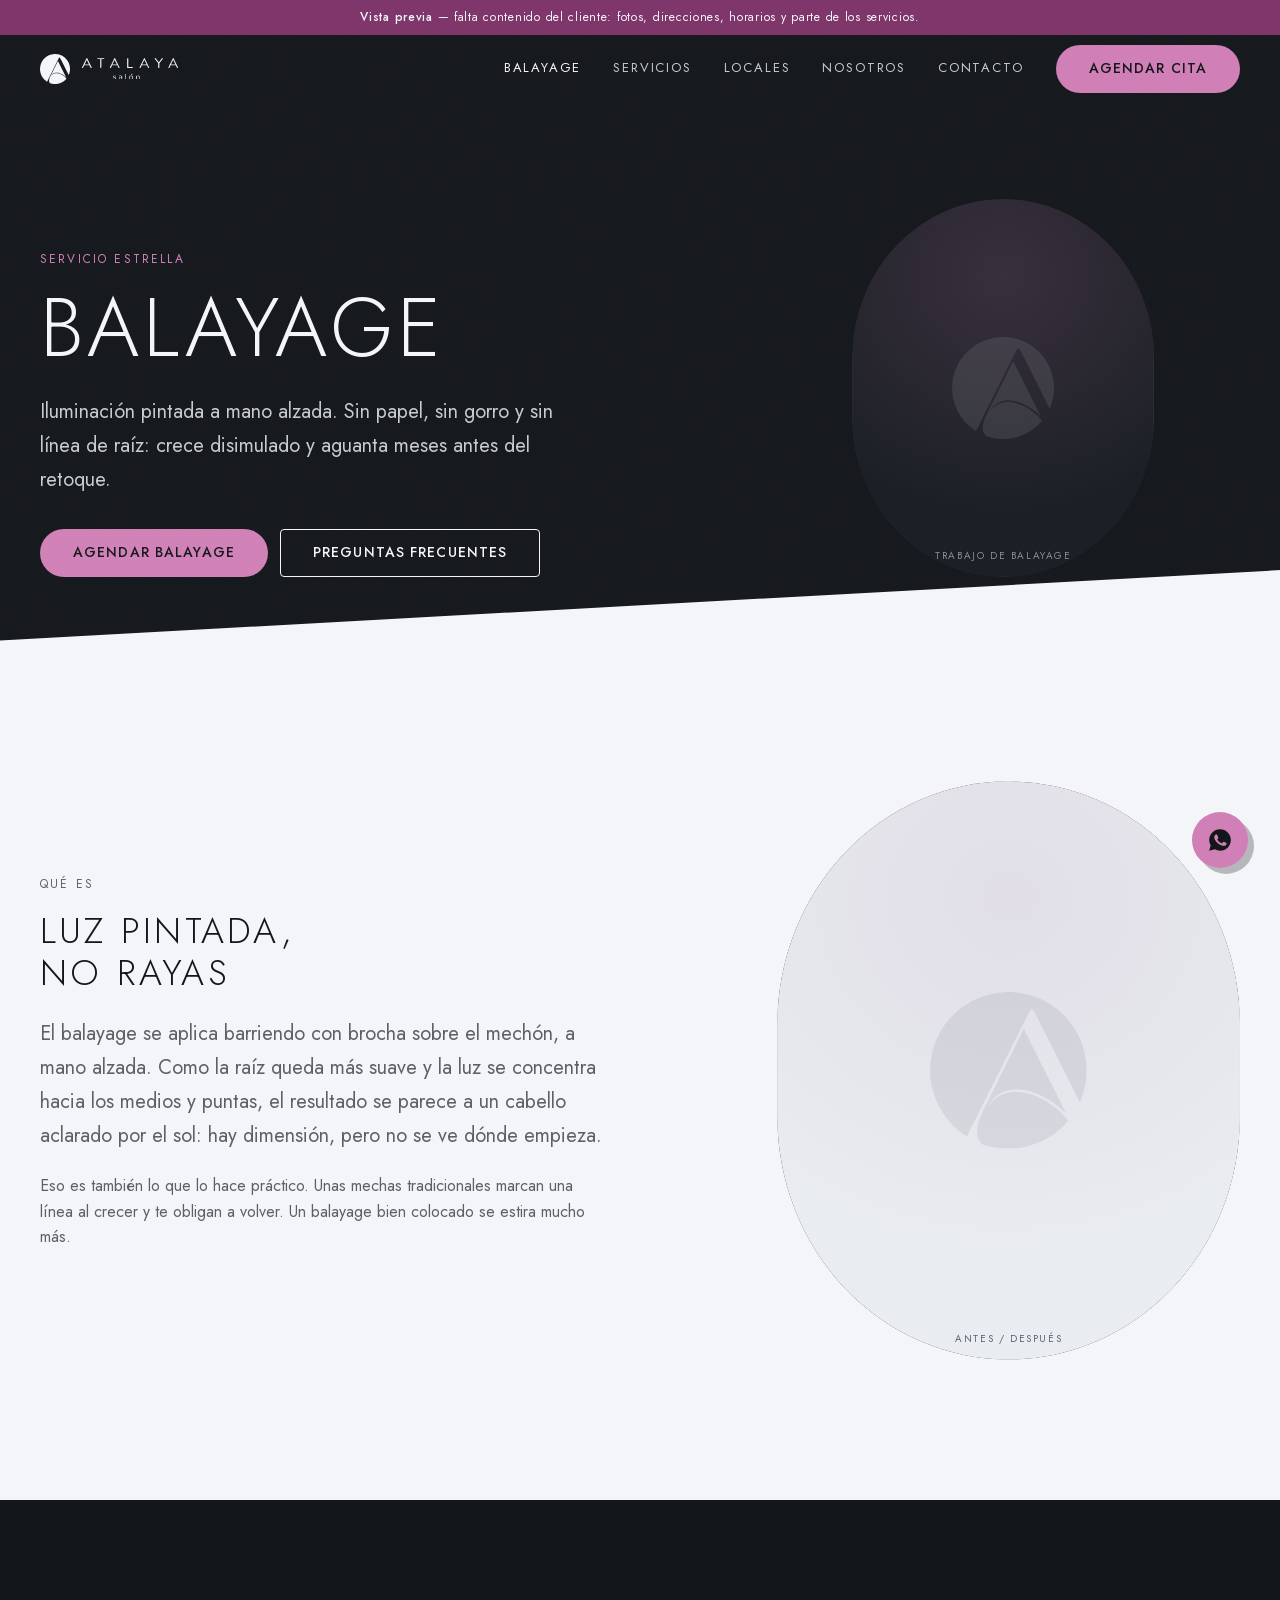
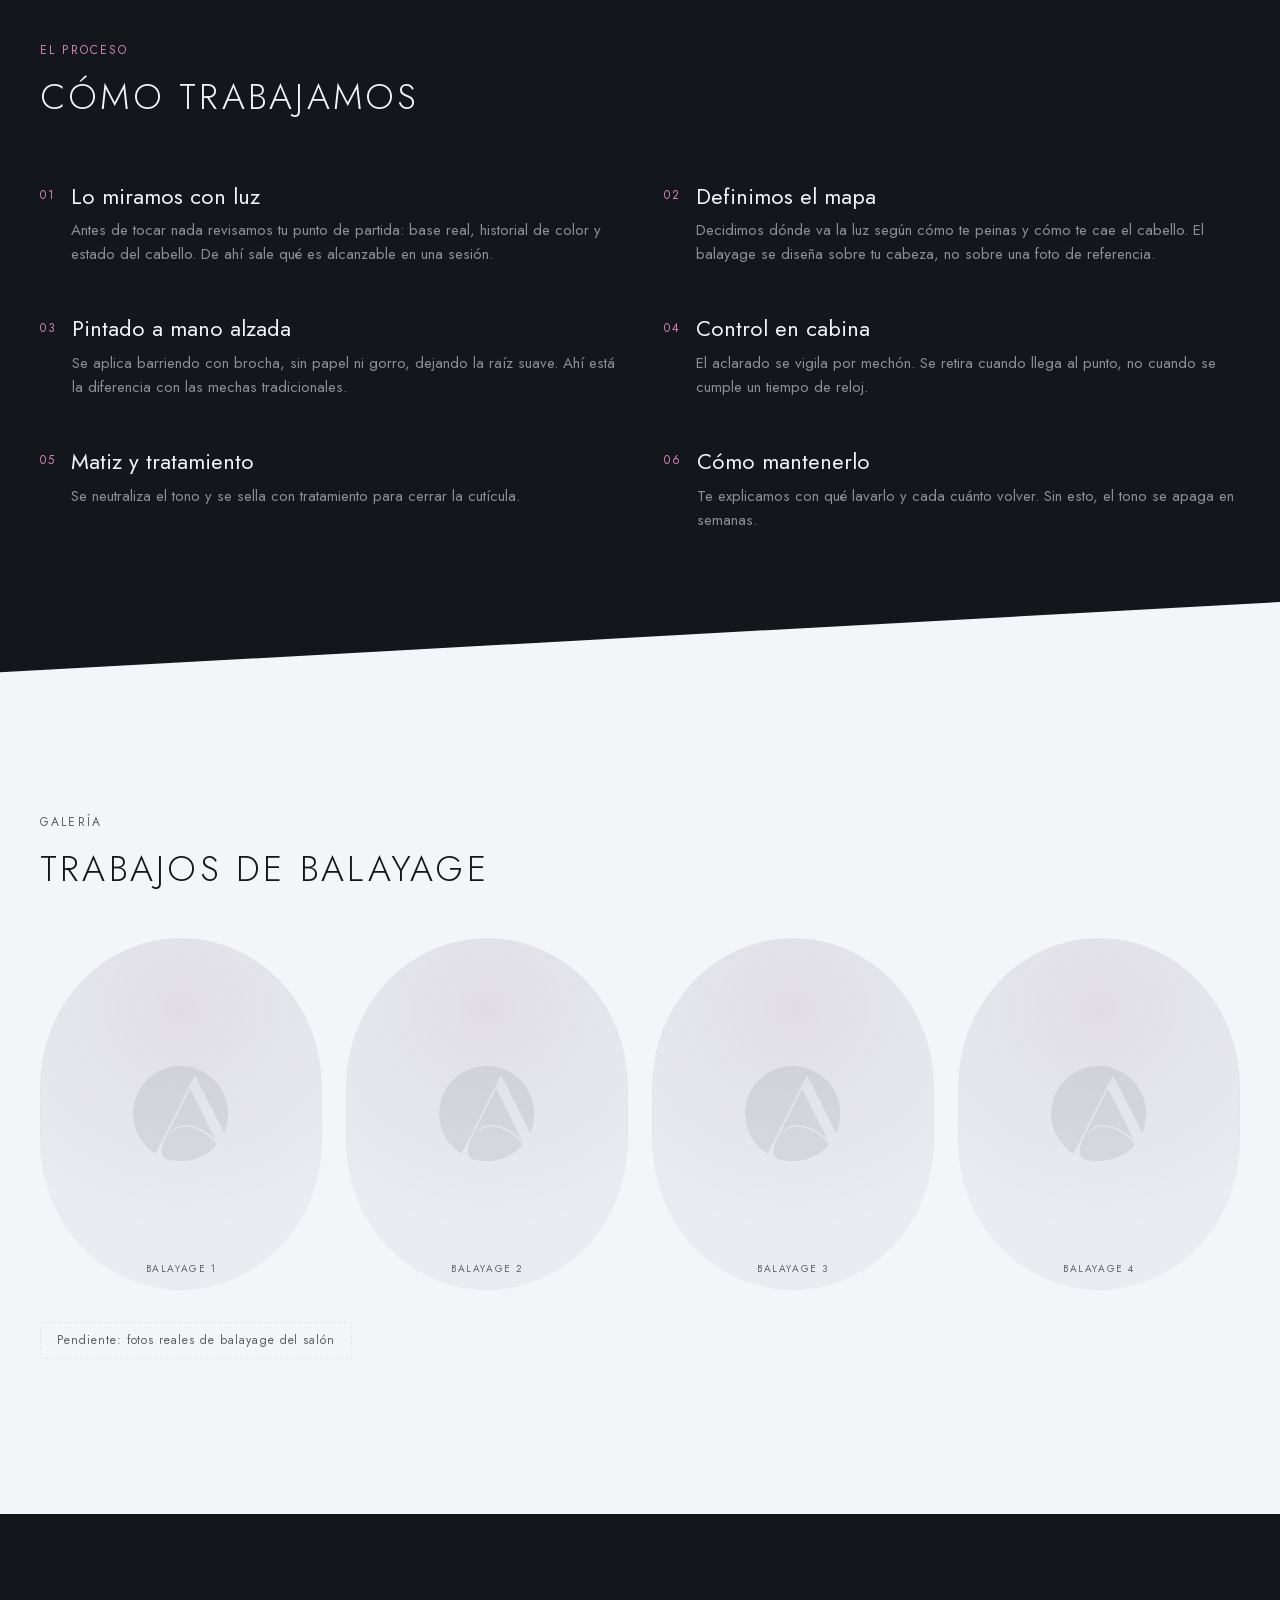
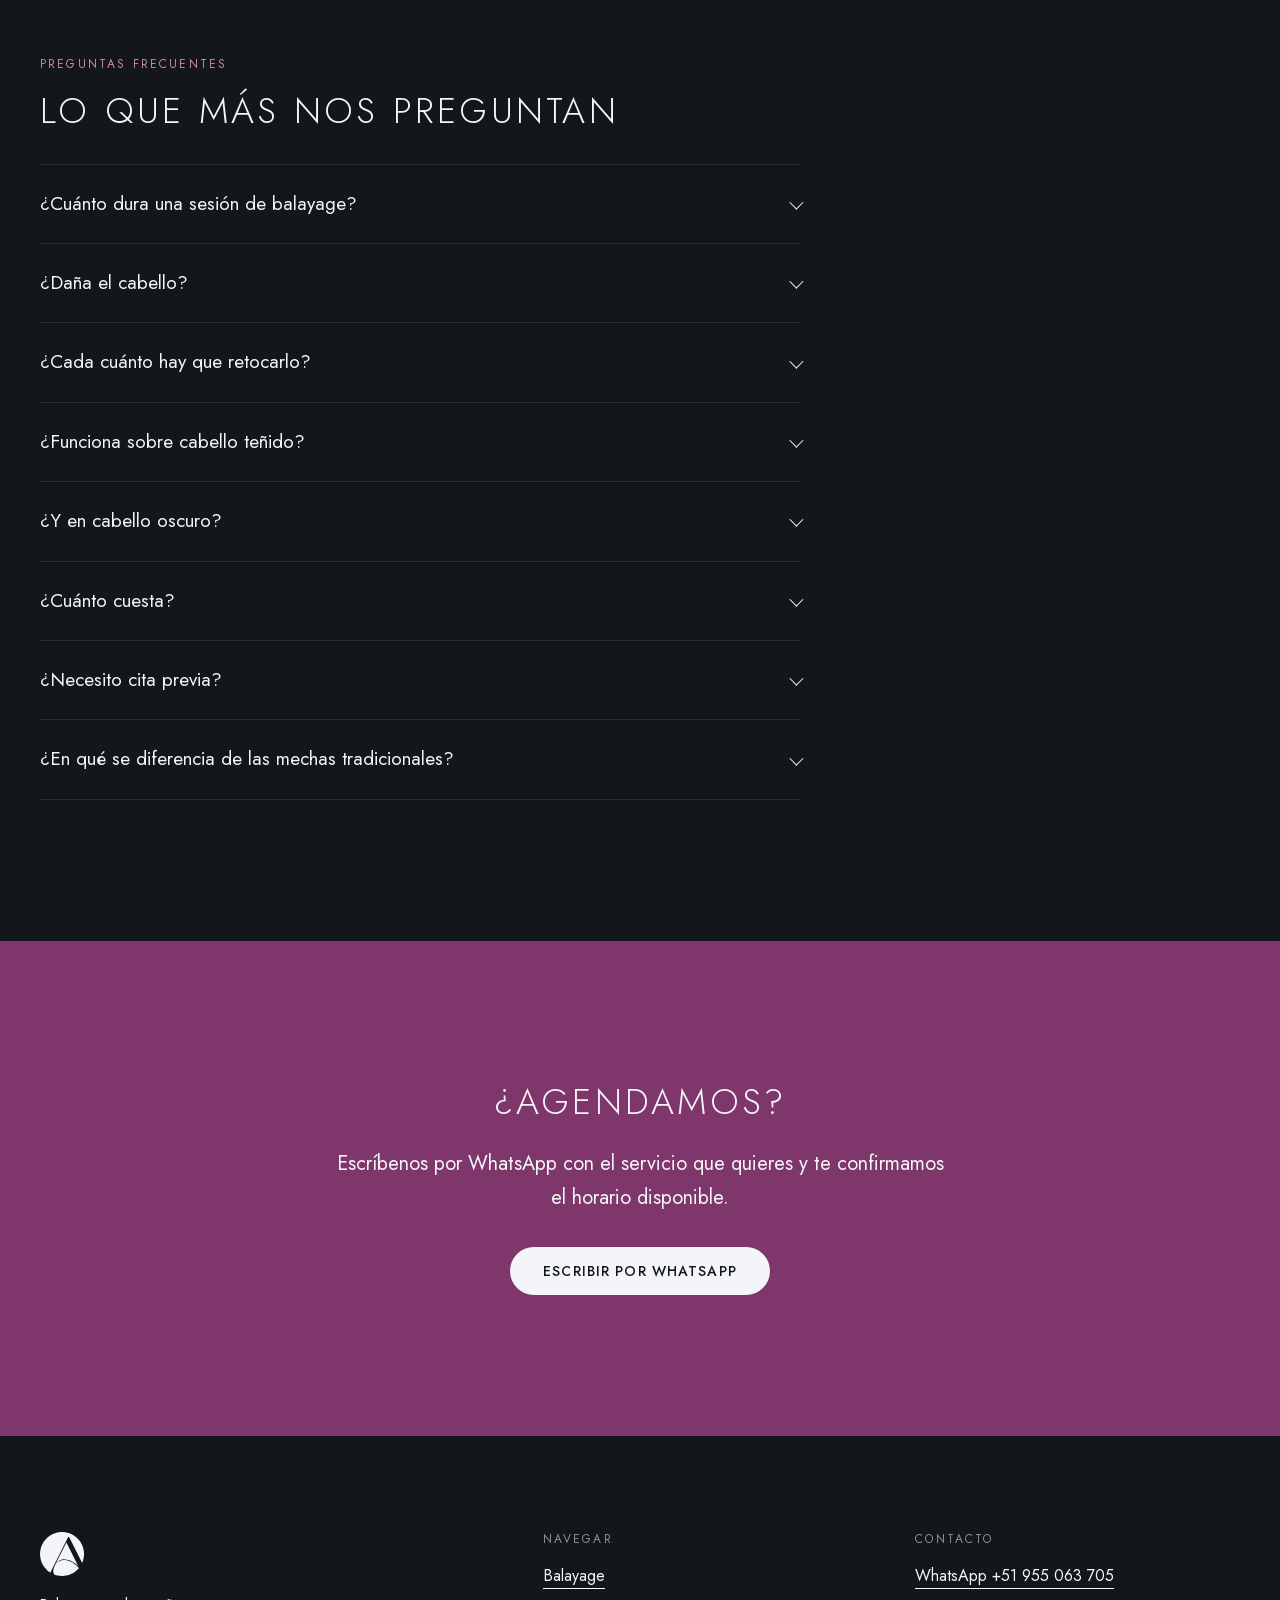
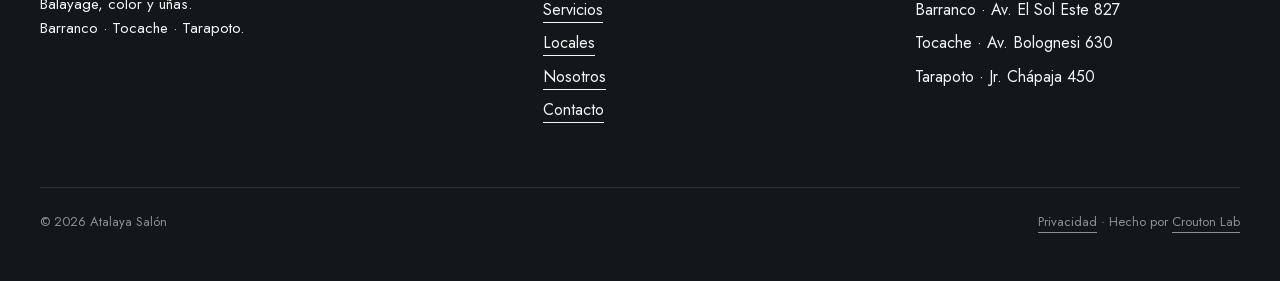
==== commit 94bc4f46: "Tres locales: Barranco, Tocache y Tarapoto El negocio pasa de dos locales en Lima a tres en dos regi" ====
--- a/balayage.html
+++ b/balayage.html
@@ -5,11 +5,11 @@
 <!-- PREVIEW: quitar esta línea al publicar en el dominio definitivo -->
 <meta name="robots" content="noindex, nofollow">
 <meta name="viewport" content="width=device-width, initial-scale=1">
-<title>Balayage en Lima — Atalaya Salón</title>
-<meta name="description" content="Balayage pintado a mano alzada en Lima. Sin línea de raíz, transición suave y menos retoques. Agenda por WhatsApp en cualquiera de nuestros dos locales.">
+<title>Balayage — Atalaya Salón | Barranco, Tocache y Tarapoto</title>
+<meta name="description" content="Balayage pintado a mano alzada. Sin línea de raíz, transición suave y menos retoques. Agenda por WhatsApp en Barranco, Tocache o Tarapoto.">
 <meta property="og:type" content="website">
-<meta property="og:title" content="Balayage en Lima — Atalaya Salón">
-<meta property="og:description" content="Balayage pintado a mano alzada en Lima. Sin línea de raíz, transición suave y menos retoques. Agenda por WhatsApp en cualquiera de nuestros dos locales.">
+<meta property="og:title" content="Balayage — Atalaya Salón | Barranco, Tocache y Tarapoto">
+<meta property="og:description" content="Balayage pintado a mano alzada. Sin línea de raíz, transición suave y menos retoques. Agenda por WhatsApp en Barranco, Tocache o Tarapoto.">
 <meta property="og:locale" content="es_PE">
 <link rel="icon" href="assets/marca/favicon.svg" type="image/svg+xml">
 <script>document.documentElement.className+=' js';</script>
@@ -17,7 +17,7 @@
 <link rel="stylesheet" href="atalaya-system.css">
 <link rel="stylesheet" href="atalaya-pagina.css">
 <script type="application/ld+json">
-{"@context":"https://schema.org","@type":"FAQPage","mainEntity":[{"@type":"Question","name":"¿Cuánto dura una sesión de balayage?","acceptedAnswer":{"@type":"Answer","text":"Depende del largo y del punto de partida. Una primera sesión sobre cabello virgen suele tomar varias horas, porque el aclarado se hace por pasos y se controla en cabina. Te damos el tiempo estimado al confirmar la cita."}},{"@type":"Question","name":"¿Daña el cabello?","acceptedAnswer":{"@type":"Answer","text":"Todo aclarado abre la cutícula, así que hay un impacto real. Lo que cambia es cuánto: al pintar a mano alzada no se satura la raíz ni se repite sobre lo ya aclarado, y se acompaña con tratamiento. Si el cabello viene muy trabajado, lo decimos antes."}},{"@type":"Question","name":"¿Cada cuánto hay que retocarlo?","acceptedAnswer":{"@type":"Answer","text":"Es la ventaja de la técnica: como no deja línea de raíz, se puede estirar bastante más que unas mechas tradicionales. La mayoría vuelve cuando quiere refrescar el tono, no porque se le note el crecimiento."}},{"@type":"Question","name":"¿Funciona sobre cabello teñido?","acceptedAnswer":{"@type":"Answer","text":"Sí, pero hay que valorarlo. Un tinte oscuro o una coloración acumulada cambia cómo levanta el aclarado y puede necesitar más de una sesión. Mándanos una foto por WhatsApp con luz natural y te decimos qué esperar."}},{"@type":"Question","name":"¿Y en cabello oscuro?","acceptedAnswer":{"@type":"Answer","text":"Sí. En bases oscuras el balayage se trabaja con transiciones más cerradas y tonos cálidos —caramelo, miel— que es justo lo que más se pide en Lima. Llegar a rubio frío desde una base muy oscura sí requiere más de una sesión."}},{"@type":"Question","name":"¿Cuánto cuesta?","acceptedAnswer":{"@type":"Answer","text":"El precio se confirma según largo y punto de partida. Escríbenos por WhatsApp con una foto y te pasamos el monto exacto antes de agendar."}},{"@type":"Question","name":"¿Necesito cita previa?","acceptedAnswer":{"@type":"Answer","text":"Sí. El balayage ocupa la silla varias horas, así que se agenda con anticipación. Escríbenos por WhatsApp y coordinamos."}},{"@type":"Question","name":"¿En qué se diferencia de las mechas tradicionales?","acceptedAnswer":{"@type":"Answer","text":"Las mechas con papel o gorro arrancan desde la raíz y dejan una línea que se nota al crecer. El balayage se pinta a mano dejando la raíz más suave, así que el crecimiento se disimula solo."}}]}</script>
+{"@context":"https://schema.org","@type":"FAQPage","mainEntity":[{"@type":"Question","name":"¿Cuánto dura una sesión de balayage?","acceptedAnswer":{"@type":"Answer","text":"Depende del largo y del punto de partida. Una primera sesión sobre cabello virgen suele tomar varias horas, porque el aclarado se hace por pasos y se controla en cabina. Te damos el tiempo estimado al confirmar la cita."}},{"@type":"Question","name":"¿Daña el cabello?","acceptedAnswer":{"@type":"Answer","text":"Todo aclarado abre la cutícula, así que hay un impacto real. Lo que cambia es cuánto: al pintar a mano alzada no se satura la raíz ni se repite sobre lo ya aclarado, y se acompaña con tratamiento. Si el cabello viene muy trabajado, lo decimos antes."}},{"@type":"Question","name":"¿Cada cuánto hay que retocarlo?","acceptedAnswer":{"@type":"Answer","text":"Es la ventaja de la técnica: como no deja línea de raíz, se puede estirar bastante más que unas mechas tradicionales. La mayoría vuelve cuando quiere refrescar el tono, no porque se le note el crecimiento."}},{"@type":"Question","name":"¿Funciona sobre cabello teñido?","acceptedAnswer":{"@type":"Answer","text":"Sí, pero hay que valorarlo. Un tinte oscuro o una coloración acumulada cambia cómo levanta el aclarado y puede necesitar más de una sesión. Mándanos una foto por WhatsApp con luz natural y te decimos qué esperar."}},{"@type":"Question","name":"¿Y en cabello oscuro?","acceptedAnswer":{"@type":"Answer","text":"Sí. En bases oscuras el balayage se trabaja con transiciones más cerradas y tonos cálidos —caramelo, miel— que es justo lo que más se pide. Llegar a rubio frío desde una base muy oscura sí requiere más de una sesión."}},{"@type":"Question","name":"¿Cuánto cuesta?","acceptedAnswer":{"@type":"Answer","text":"El precio se confirma según largo y punto de partida. Escríbenos por WhatsApp con una foto y te pasamos el monto exacto antes de agendar."}},{"@type":"Question","name":"¿Necesito cita previa?","acceptedAnswer":{"@type":"Answer","text":"Sí. El balayage ocupa la silla varias horas, así que se agenda con anticipación. Escríbenos por WhatsApp y coordinamos."}},{"@type":"Question","name":"¿En qué se diferencia de las mechas tradicionales?","acceptedAnswer":{"@type":"Answer","text":"Las mechas con papel o gorro arrancan desde la raíz y dejan una línea que se nota al crecer. El balayage se pinta a mano dejando la raíz más suave, así que el crecimiento se disimula solo."}}]}</script>
 </head>
 <body>
 <svg class="sprite" aria-hidden="true" style="position:absolute;width:0;height:0;overflow:hidden"><symbol fill="currentColor" id="a-simbolo" viewBox="0 0 512.0 512.0" fill-rule="evenodd"><path d="M511.89,270.00 508.94,295.27 503.94,319.83 499.07,336.46 490.50,360.15 489.15,360.15 489.15,358.80 361.94,104.37 355.66,93.18 338.65,59.13 338.65,57.78 327.90,57.78 327.90,59.13 307.29,98.99 120.94,471.69 120.94,473.03 119.60,473.03 119.60,471.69 104.04,461.71 89.10,449.78 80.22,441.19 75.25,438.09 72.76,433.86 62.22,422.90 47.60,403.92 39.54,391.83 29.15,374.00 21.11,356.50 13.29,336.11 6.45,310.69 1.56,280.65 0.04,252.68 1.24,243.13 1.56,231.35 5.95,203.49 13.29,175.89 21.53,154.57 34.52,128.59 47.60,108.08 64.20,87.05 87.69,63.50 108.86,47.04 127.73,35.00 143.44,26.52 174.90,13.64 201.31,6.45 219.42,3.06 251.40,0.11 263.35,0.04 292.74,2.90 310.95,6.19 328.06,10.59 344.18,15.96 360.53,22.46 379.38,31.83 397.76,43.01 421.55,60.88 433.71,71.57 442.42,80.33 453.06,92.53 473.29,120.69 480.17,132.62 489.61,151.40 494.69,163.79 502.31,187.07 508.94,216.73 511.89,242.00Z M331.03,168.87 441.23,389.26 443.46,395.09 444.81,395.09 444.81,396.43 443.46,396.43 443.46,395.09 434.47,387.96 425.59,379.37 410.64,367.44 394.00,355.86 376.27,345.36 356.50,335.57 332.10,326.38 312.78,321.51 295.43,318.70 272.84,318.53 261.07,320.20 247.09,323.69 231.83,329.93 220.21,337.12 209.30,346.38 199.46,358.03 194.88,365.54 194.86,366.87 193.51,366.87 193.51,368.21 194.86,368.21 196.20,366.87 199.30,361.90 207.99,353.13 220.19,343.83 232.13,336.95 242.52,332.56 256.15,328.71 268.87,326.66 292.91,326.59 307.16,328.48 330.74,334.45 351.13,342.29 372.66,353.01 382.72,359.07 408.72,377.42 427.64,393.44 437.75,403.49 451.53,419.28 451.53,421.96 449.19,423.66 443.12,431.03 431.03,443.12 420.21,452.46 406.61,463.05 391.31,473.29 382.07,478.82 360.53,489.54 348.21,494.69 323.86,502.59 304.27,507.18 283.33,510.44 266.04,511.96 245.96,511.96 228.67,510.44 204.37,506.52 187.07,502.31 165.29,495.87 165.29,494.53 167.98,494.53 167.98,490.50 162.33,486.74 158.12,480.20 156.00,474.25 154.55,463.61 154.65,447.60 156.25,437.11 159.44,424.18 164.52,409.09 175.59,383.88 302.81,129.46 305.05,123.63 306.39,122.29 307.74,122.29 309.08,123.63 310.88,128.56Z"/></symbol><symbol fill="currentColor" id="a-wordmark" viewBox="0 0 1000.0 224.7" fill-rule="evenodd"><path d="M933.72,53.31 930.52,60.42 927.84,63.92 927.84,68.04 973.20,68.04 973.20,63.92 968.38,56.36 952.61,24.71 952.58,22.68 950.52,22.68 950.52,20.62 948.45,20.62 948.45,22.68Z M982.81,87.29 979.38,78.35 977.75,77.92 977.32,76.29 921.65,76.29 921.65,78.35 912.76,96.26 911.34,101.03 909.81,101.56 909.28,103.09 901.03,103.09 901.03,101.03 898.97,101.03 898.97,98.97 905.85,87.29 912.71,71.47 944.97,6.83 946.39,2.06 947.93,1.53 948.45,0.00 952.58,0.00 953.11,1.53 954.64,2.06 956.06,6.83 972.50,41.93 995.88,88.66 1000.00,94.85 1000.00,101.03 997.94,101.03 997.94,103.09 991.75,103.09 989.69,101.03Z M562.89,222.68 562.95,198.00 564.95,187.63 572.19,184.56 577.48,183.67 587.28,183.85 595.88,185.57 596.42,187.08 597.94,187.63 599.65,196.22 600.00,222.68 593.81,222.68 593.47,200.35 589.69,189.69 581.43,187.98 571.13,189.69 571.13,222.68Z M334.02,76.29 313.40,76.29 312.97,77.92 311.34,78.35 307.91,87.29 301.03,101.03 298.97,103.09 292.78,103.09 292.78,101.03 290.72,101.03 290.72,94.85 294.85,88.66 328.53,21.31 336.08,2.06 337.62,1.53 338.14,0.00 342.27,0.00 344.33,2.06 386.94,91.41 391.75,98.97 391.75,101.03 389.69,101.03 389.69,103.09 381.44,103.09 380.92,101.56 379.38,101.03 377.96,96.26 369.07,78.35 369.07,76.29Z M665.29,52.24 651.55,22.68 651.55,20.62 649.48,20.62 649.48,22.68 647.42,22.68 647.39,24.71 643.99,31.62 630.93,57.73 626.80,63.92 626.80,68.04 672.16,68.04 672.16,63.92Z M327.84,68.04 362.89,68.04 362.89,63.92 358.07,56.36 342.27,22.68 342.27,20.62 340.21,20.62 340.21,22.68 338.14,22.68 338.11,24.71 334.71,31.62 321.65,57.73 317.53,63.92 317.53,68.04Z M97.63,92.06 101.03,96.91 101.03,101.03 98.97,101.03 98.97,103.09 90.72,103.09 90.19,101.56 88.66,101.03 87.24,96.26 78.35,78.35 78.35,76.29 22.68,76.29 22.25,77.92 20.62,78.35 12.37,101.03 10.84,101.56 10.31,103.09 2.06,103.09 2.06,101.03 0.00,101.03 0.00,96.91 2.69,93.41 15.13,68.73 21.99,52.92 47.42,2.06 47.42,0.00 53.61,0.00 53.61,2.06Z M396.45,188.24 387.63,189.69 387.63,191.75 385.57,191.75 385.57,185.57 398.00,183.57 405.84,183.85 414.43,185.57 414.98,187.08 416.49,187.63 418.21,196.22 418.56,204.12 418.18,214.05 416.49,220.62 408.94,223.37 401.96,224.51 394.75,223.80 385.57,220.62 383.87,212.37 385.57,204.12 396.47,200.59 410.31,200.00 410.31,193.81 408.25,189.69 401.75,188.07Z M394.36,218.01 410.31,218.56 410.31,204.12 394.19,206.56 391.75,206.19 391.75,208.25 389.69,208.25 389.69,216.49 391.75,216.49 391.75,218.56Z M655.67,76.29 622.68,76.29 622.25,77.92 620.62,78.35 619.20,83.12 610.31,101.03 606.19,103.09 600.00,103.09 600.00,98.97 602.77,91.43 627.50,41.93 643.94,6.83 645.36,2.06 646.89,1.53 647.42,0.00 651.55,0.00 652.07,1.53 653.61,2.06 655.03,6.83 681.11,59.10 687.97,74.92 698.34,95.47 701.03,98.97 701.03,101.03 698.97,101.03 698.97,103.09 692.78,103.09 688.66,101.03 678.35,78.35 669.92,76.47Z M43.30,68.04 74.23,68.04 74.23,65.98 72.16,65.98 72.13,63.95 51.55,22.68 51.55,20.62 49.48,20.62 49.48,22.68 47.42,22.68 47.39,24.71 28.90,63.95 28.87,65.98 26.80,65.98 26.80,68.04Z M189.69,55.67 189.69,10.31 160.82,10.31 160.82,8.25 158.76,8.25 158.76,4.12 160.82,4.12 160.82,2.06 230.93,2.06 230.93,10.31 202.06,10.31 202.05,88.64 200.00,101.03 197.94,103.09 191.75,103.09 191.75,101.03 189.69,101.03Z M492.96,214.25 491.36,209.67 490.90,202.21 494.85,187.63 503.84,184.25 511.34,183.54 518.85,184.25 527.84,187.63 531.32,198.58 531.78,206.04 529.72,214.25 525.08,219.93 516.59,223.80 507.79,224.13 498.79,220.80Z M344.33,218.56 344.33,216.49 346.39,216.49 346.39,210.31 344.33,208.25 327.70,202.19 321.65,195.88 321.65,191.75 325.38,187.23 329.11,184.78 334.20,183.69 343.95,183.88 350.52,185.57 352.58,187.63 352.58,189.69 350.52,189.69 350.52,191.75 348.45,191.75 344.79,189.23 340.02,188.14 329.90,189.69 329.37,191.22 327.84,191.75 327.84,195.88 329.37,196.40 329.90,197.94 350.52,204.12 350.99,205.71 352.58,206.19 353.52,212.77 354.64,214.43 353.17,215.39 350.52,220.62 341.62,224.10 334.33,224.40 323.71,222.68 323.71,220.62 321.65,220.62 321.65,214.43 323.71,214.43 323.71,216.49 330.51,217.95Z M482.47,59.79 482.47,92.78 527.84,92.78 527.84,94.85 529.90,94.85 529.90,101.03 527.84,101.03 527.84,103.09 472.16,103.09 472.16,101.03 470.10,101.03 470.10,4.12 472.16,4.12 472.16,2.06 480.41,2.06 480.41,4.12 482.47,4.12Z M761.40,11.79 756.70,6.19 756.70,2.06 769.07,2.06 769.52,3.68 771.13,4.12 773.81,9.70 793.52,35.35 798.47,40.71 800.00,41.24 800.00,43.30 802.06,43.30 803.86,38.91 830.89,4.09 830.93,2.06 843.30,2.06 843.30,8.25 838.89,12.09 814.14,43.00 807.46,52.82 806.25,59.86 806.19,101.03 804.12,101.03 804.12,103.09 795.88,103.09 795.88,101.03 793.81,101.03 793.75,59.86 792.54,52.82Z M457.73,171.13 457.73,222.68 451.55,222.68 451.55,167.01 457.73,167.01Z M519.59,164.95 523.71,164.95 523.71,171.13 515.46,177.32 509.28,177.32 509.28,175.26 511.34,175.26Z M502.68,191.34 501.03,191.75 497.62,200.58 498.97,214.43 500.55,214.91 501.03,216.49 509.56,218.14 521.65,216.49 522.13,214.91 523.71,214.43 525.28,203.96 524.70,198.98 521.65,191.75 511.34,188.32 506.71,189.21Z"/></symbol></svg>
@@ -156,7 +156,7 @@
         <details><summary>¿Daña el cabello?</summary><p class="sec">Todo aclarado abre la cutícula, así que hay un impacto real. Lo que cambia es cuánto: al pintar a mano alzada no se satura la raíz ni se repite sobre lo ya aclarado, y se acompaña con tratamiento. Si el cabello viene muy trabajado, lo decimos antes.</p></details>
         <details><summary>¿Cada cuánto hay que retocarlo?</summary><p class="sec">Es la ventaja de la técnica: como no deja línea de raíz, se puede estirar bastante más que unas mechas tradicionales. La mayoría vuelve cuando quiere refrescar el tono, no porque se le note el crecimiento.</p></details>
         <details><summary>¿Funciona sobre cabello teñido?</summary><p class="sec">Sí, pero hay que valorarlo. Un tinte oscuro o una coloración acumulada cambia cómo levanta el aclarado y puede necesitar más de una sesión. Mándanos una foto por WhatsApp con luz natural y te decimos qué esperar.</p></details>
-        <details><summary>¿Y en cabello oscuro?</summary><p class="sec">Sí. En bases oscuras el balayage se trabaja con transiciones más cerradas y tonos cálidos —caramelo, miel— que es justo lo que más se pide en Lima. Llegar a rubio frío desde una base muy oscura sí requiere más de una sesión.</p></details>
+        <details><summary>¿Y en cabello oscuro?</summary><p class="sec">Sí. En bases oscuras el balayage se trabaja con transiciones más cerradas y tonos cálidos —caramelo, miel— que es justo lo que más se pide. Llegar a rubio frío desde una base muy oscura sí requiere más de una sesión.</p></details>
         <details><summary>¿Cuánto cuesta?</summary><p class="sec">El precio se confirma según largo y punto de partida. Escríbenos por WhatsApp con una foto y te pasamos el monto exacto antes de agendar.</p></details>
         <details><summary>¿Necesito cita previa?</summary><p class="sec">Sí. El balayage ocupa la silla varias horas, así que se agenda con anticipación. Escríbenos por WhatsApp y coordinamos.</p></details>
         <details><summary>¿En qué se diferencia de las mechas tradicionales?</summary><p class="sec">Las mechas con papel o gorro arrancan desde la raíz y dejan una línea que se nota al crecer. El balayage se pinta a mano dejando la raíz más suave, así que el crecimiento se disimula solo.</p></details>
@@ -183,7 +183,7 @@
       <div>
         <svg style="width:44px;margin-bottom:var(--e4)" viewBox="0 0 512 512" aria-hidden="true"><use href="#a-simbolo"/></svg>
         <p class="sec" style="font-size:0.9375rem;max-width:34ch">
-          Salón de belleza en Lima. Balayage, color y uñas en dos locales.
+          Balayage, color y uñas.<br>Barranco · Tocache · Tarapoto.
         </p>
       </div>
       <div>
@@ -200,8 +200,9 @@
         <h3>Contacto</h3>
         <ul>
           <li><a class="enlace" data-wa href="https://wa.me/51955063705?text=Hola%2C%20quiero%20agendar%20una%20cita%20en%20Atalaya.%20%C2%BFQu%C3%A9%20horarios%20tienen%20disponibles%3F" target="_blank" rel="noopener">WhatsApp +51 955 063 705</a></li>
-          <li class="sec">Local 1 · dirección por confirmar</li>
-          <li class="sec">Local 2 · dirección por confirmar</li>
+          <li class="sec">Barranco · Av. El Sol Este 827</li>
+          <li class="sec">Tocache · Av. Bolognesi 630</li>
+          <li class="sec">Tarapoto · Jr. Chápaja 450</li>
         </ul>
       </div>
     </div>
--- a/atalaya-pagina.css
+++ b/atalaya-pagina.css
@@ -21,8 +21,6 @@
 }
 
 .hero .display { margin-bottom: var(--e5); }
-.hero .display .l2 { padding-left: 0.14em; }
-.hero .display .l3 { padding-left: 0.28em; }
 .hero-lead { max-width: 46ch; margin-bottom: var(--e6); }
 
 /* El símbolo como pieza gráfica del hero */
@@ -146,8 +144,9 @@
 .galeria .lente-rev { border-radius: 50% / 42%; overflow: hidden; }
 
 /* --- Locales ------------------------------------------------------------- */
-.locales { display: grid; gap: var(--e7); }
-@media (min-width: 900px) { .locales { grid-template-columns: repeat(2, 1fr); gap: var(--e6); } }
+.locales { display: grid; gap: var(--e6); }
+@media (min-width: 700px)  { .locales { grid-template-columns: repeat(2, 1fr); } }
+@media (min-width: 1040px) { .locales { grid-template-columns: repeat(3, 1fr); } }
 
 .local {
   border: 1px solid var(--borde-h);
@@ -175,7 +174,8 @@
   color: var(--gris-h);
 }
 .local-cuerpo { padding: var(--e6); display: flex; flex-direction: column; gap: var(--e3); flex: 1; }
-.local-cuerpo h3 { margin-bottom: var(--e1); }
+.local-cuerpo h3 { margin-bottom: 0; }
+.local-zona { margin: 0 0 var(--e3); font-size: 0.6875rem; }
 .local-datos { list-style: none; margin: 0 0 var(--e4); padding: 0; display: grid; gap: var(--e2); font-size: 0.9375rem; }
 .local-acciones { margin-top: auto; display: flex; flex-wrap: wrap; gap: var(--e2); }
 .local-acciones .btn { flex: 1 1 auto; min-height: 44px; font-size: 0.75rem; padding-inline: var(--e4); }
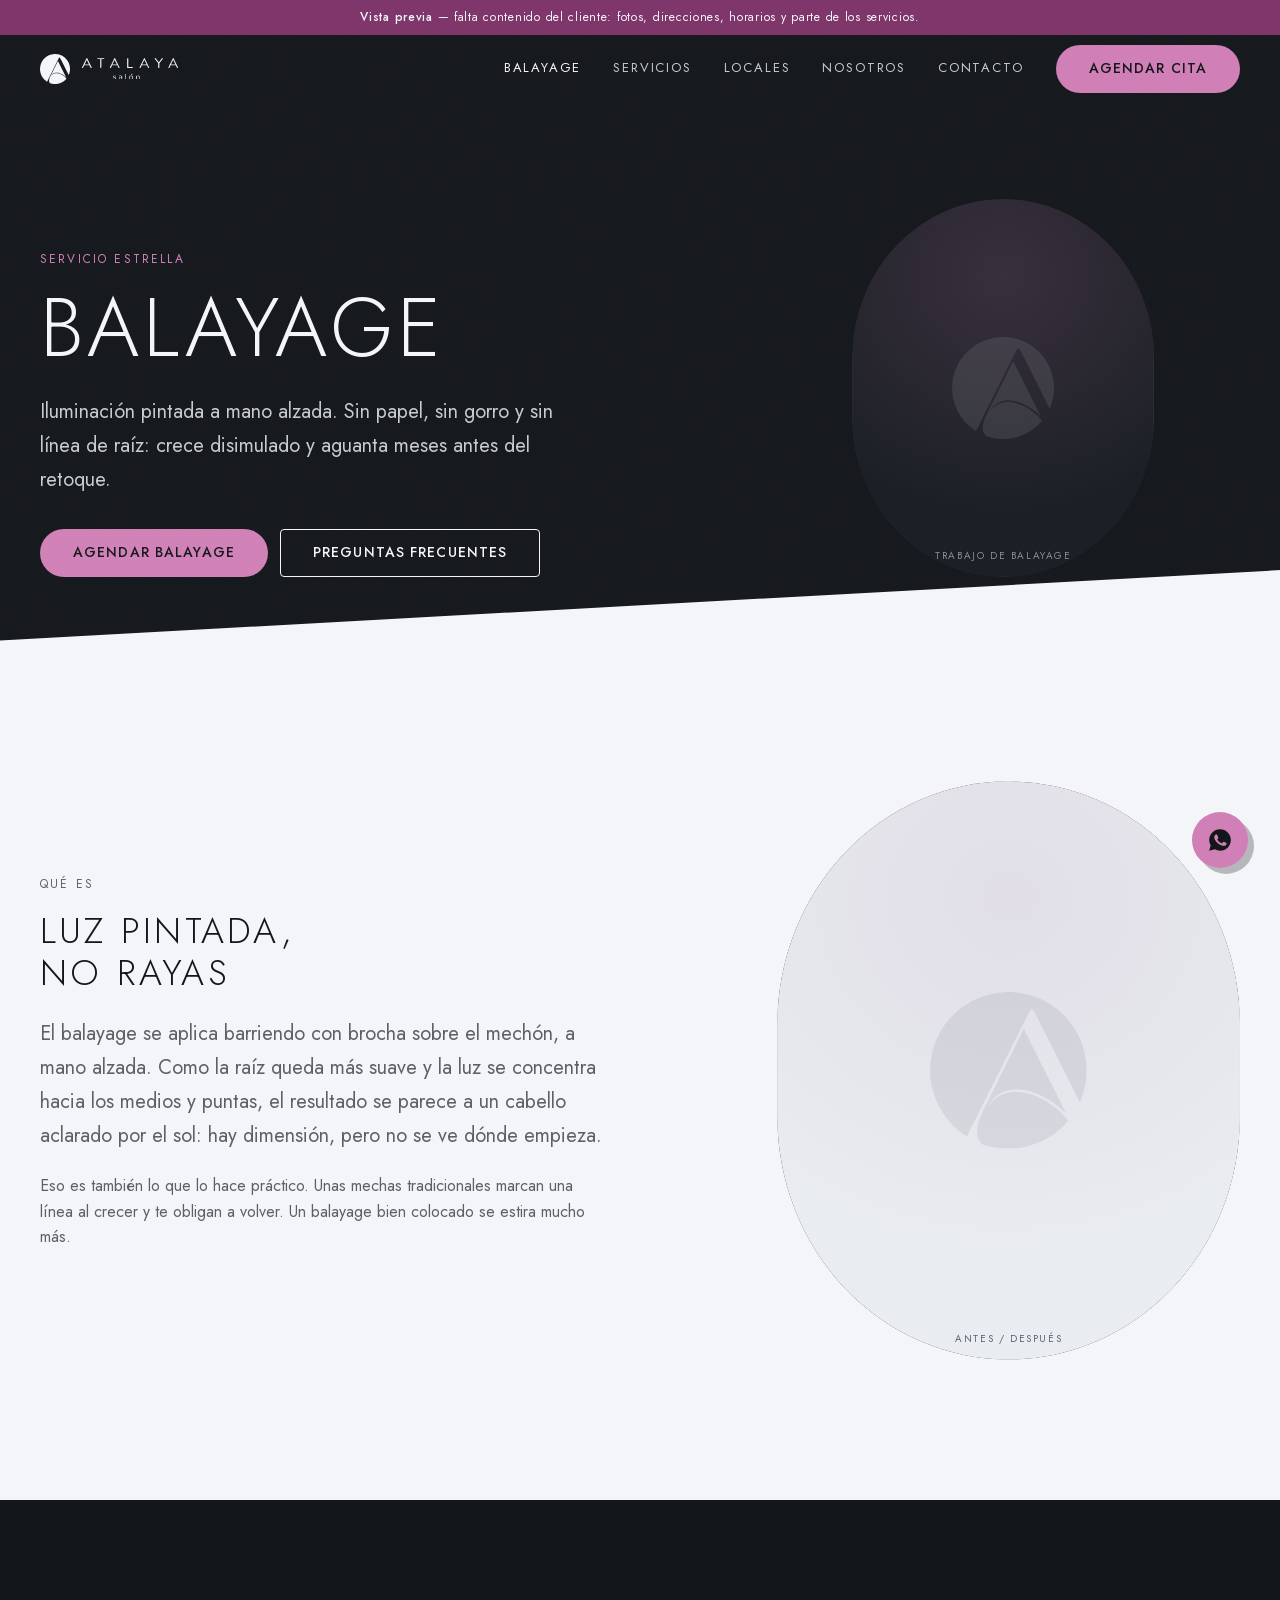
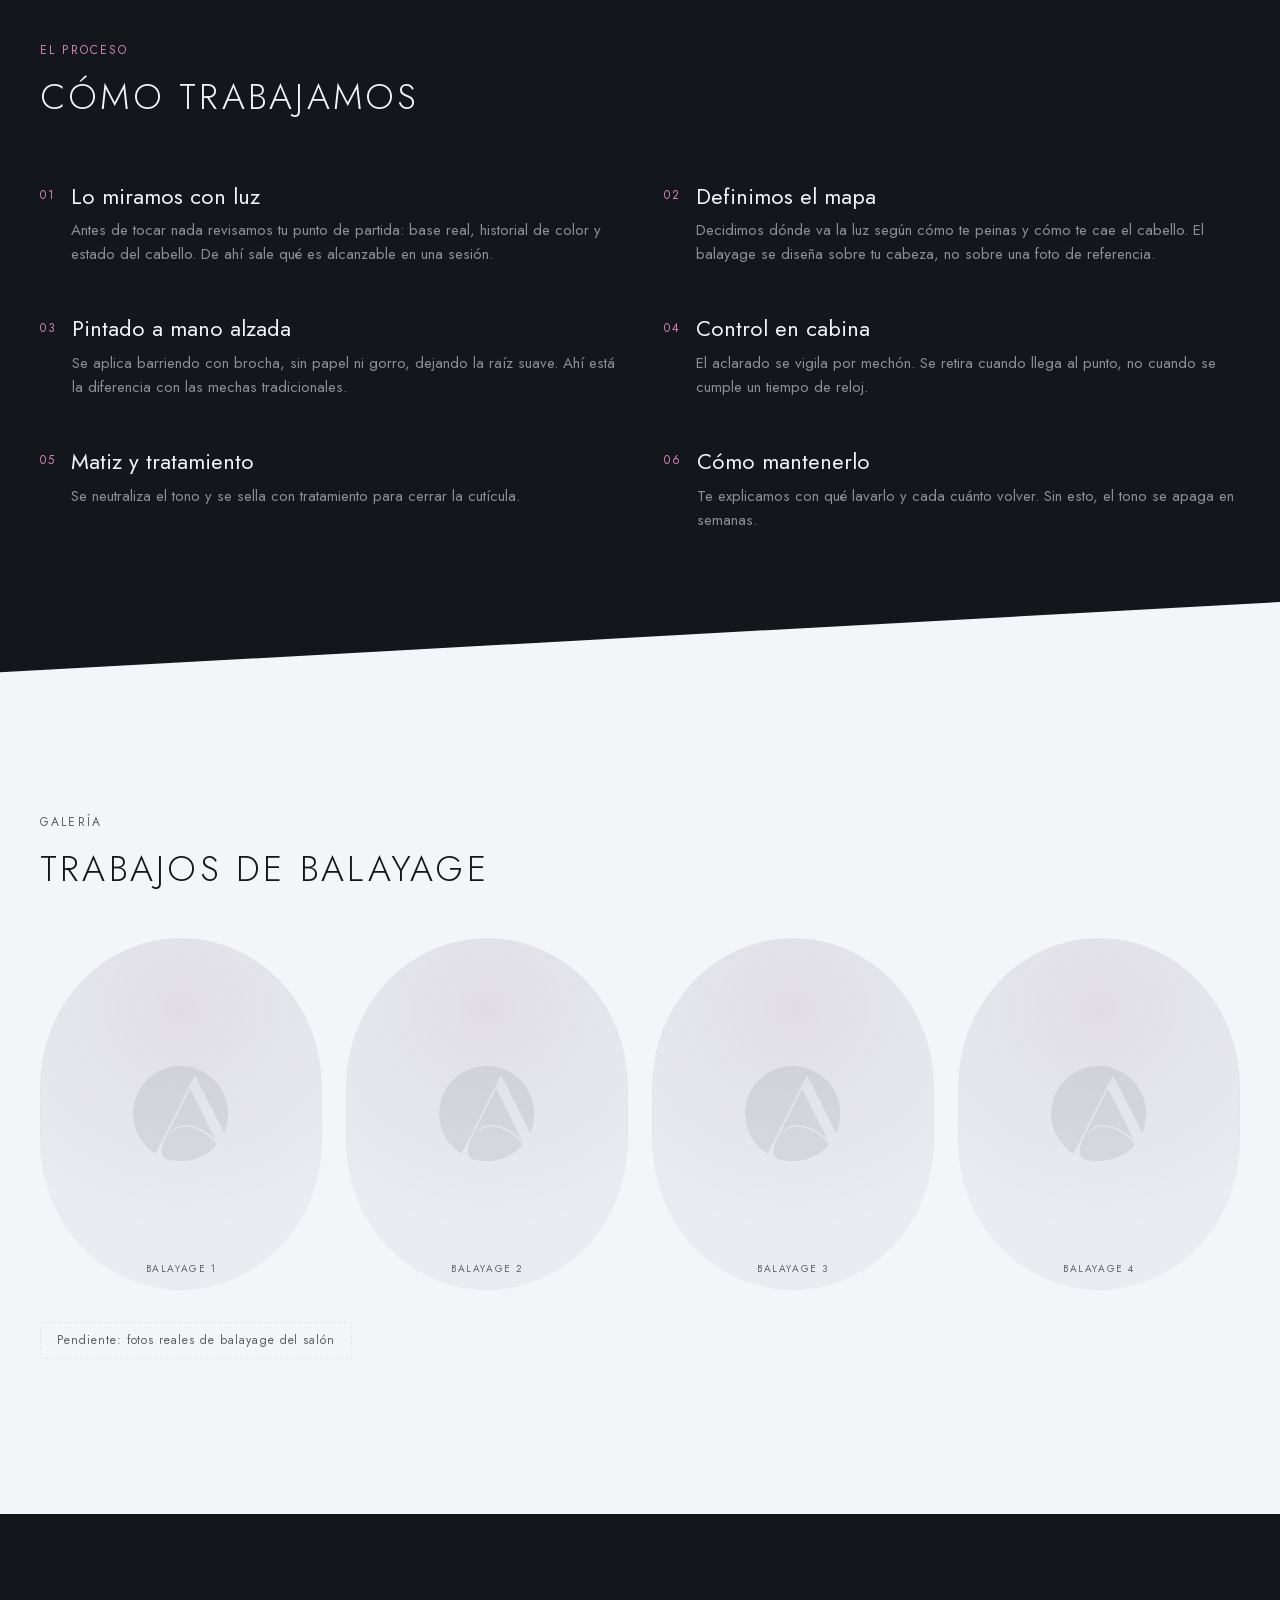
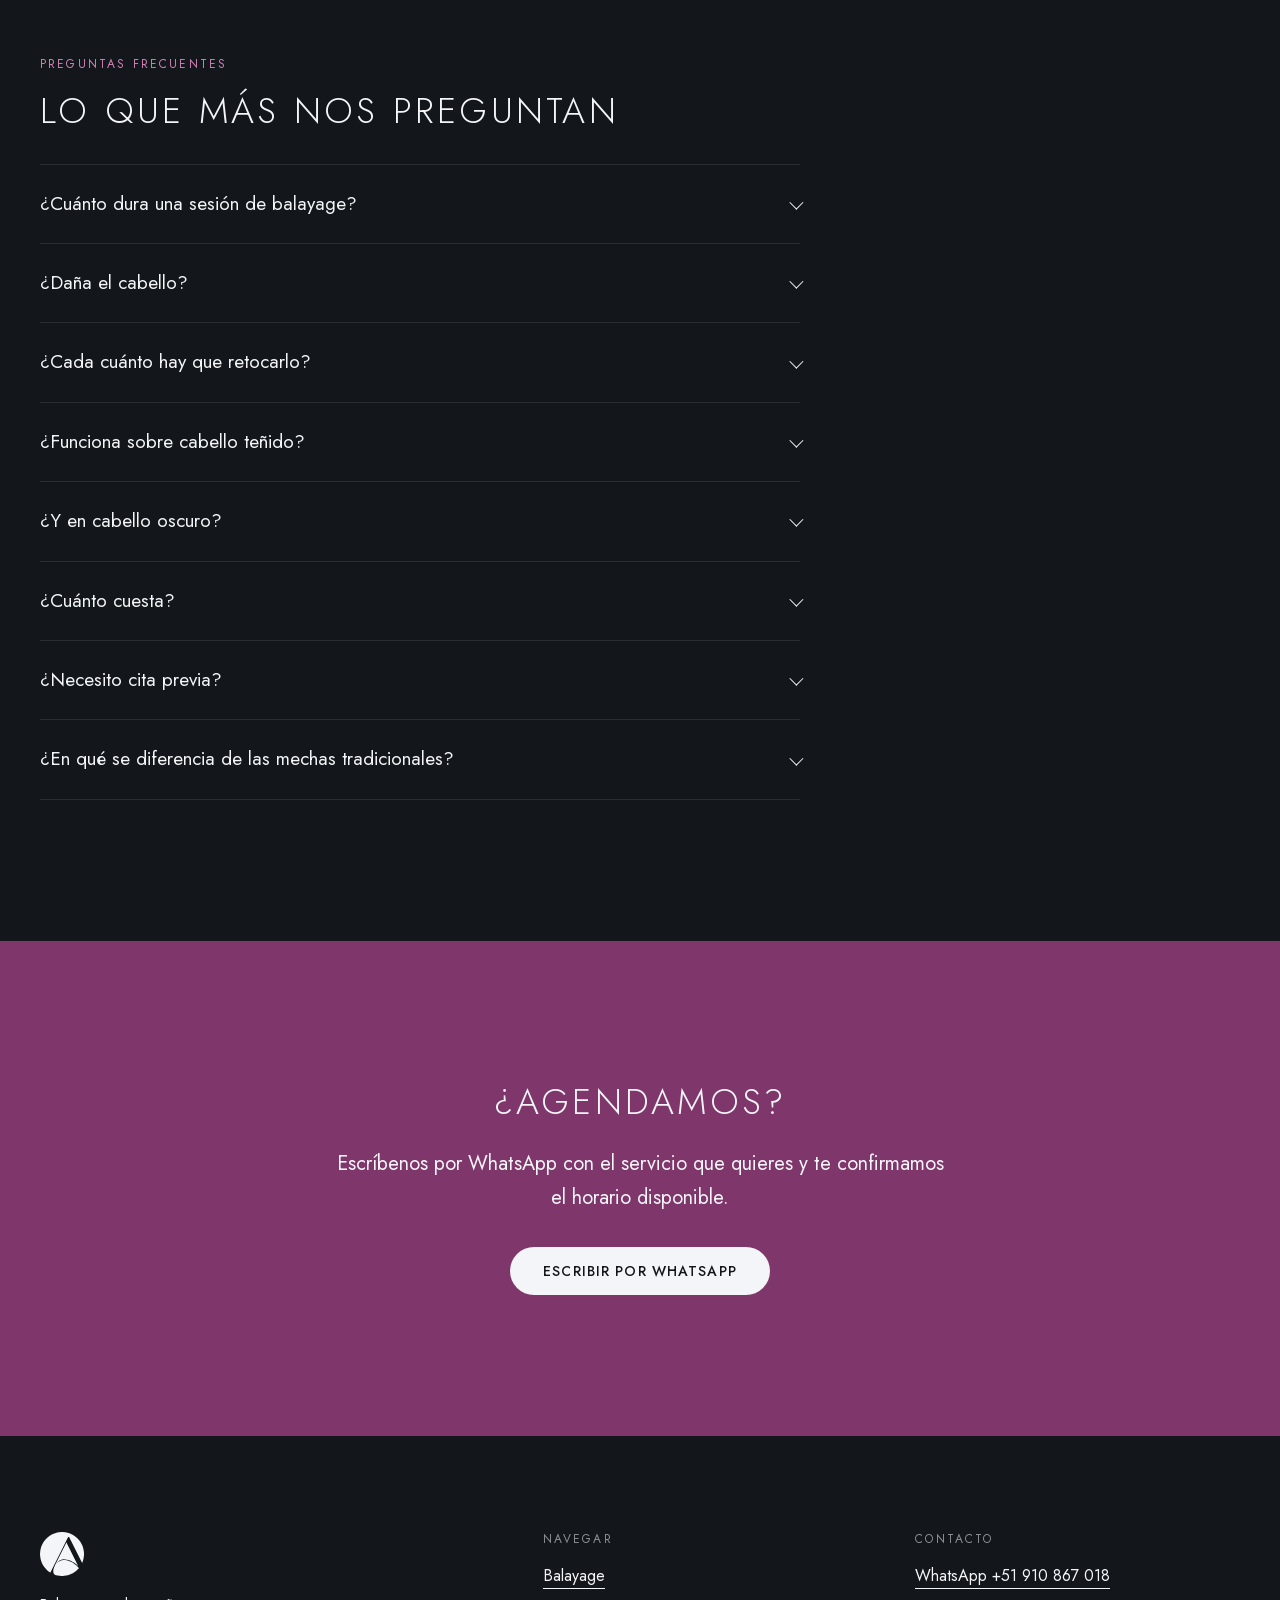
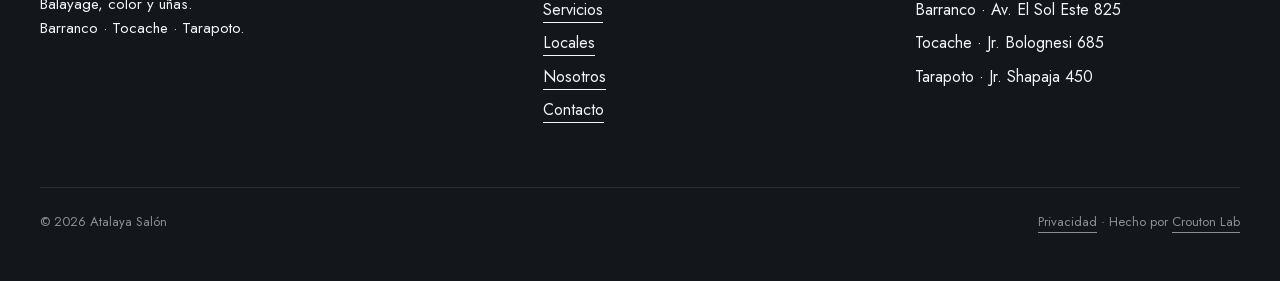
==== commit fc57e3ce: "Corrige direcciones, añade telefonos por local y mapas incrustados Datos corregidos con lo enviado p" ====
--- a/balayage.html
+++ b/balayage.html
@@ -43,7 +43,7 @@
       <a href="contacto.html">Contacto</a>
     </nav>
     <div class="nav-cta">
-      <a class="btn btn-accion" data-wa href="https://wa.me/51955063705?text=Hola%2C%20quiero%20agendar%20una%20cita%20en%20Atalaya.%20%C2%BFQu%C3%A9%20horarios%20tienen%20disponibles%3F" target="_blank" rel="noopener">Agendar cita</a>
+      <a class="btn btn-accion" data-wa href="https://wa.me/51910867018?text=Hola%2C%20quiero%20agendar%20una%20cita%20en%20Atalaya.%20%C2%BFQu%C3%A9%20horarios%20tienen%20disponibles%3F" target="_blank" rel="noopener">Agendar cita</a>
       <button class="menu-btn" aria-expanded="false" aria-controls="menu" aria-label="Abrir menú"><span></span></button>
     </div>
   </div>
@@ -73,7 +73,7 @@
             de raíz: crece disimulado y aguanta meses antes del retoque.
           </p>
           <div class="btn-grupo" style="margin-top:var(--e6)">
-            <a class="btn btn-accion" data-wa data-wa-servicio="balayage" href="https://wa.me/51955063705?text=Hola%2C%20quiero%20agendar%20una%20cita%20de%20Balayage%20en%20Atalaya.%20%C2%BFQu%C3%A9%20horarios%20tienen%20disponibles%3F" target="_blank" rel="noopener">Agendar balayage</a>
+            <a class="btn btn-accion" data-wa data-wa-servicio="balayage" href="https://wa.me/51910867018?text=Hola%2C%20quiero%20agendar%20una%20cita%20de%20Balayage%20en%20Atalaya.%20%C2%BFQu%C3%A9%20horarios%20tienen%20disponibles%3F" target="_blank" rel="noopener">Agendar balayage</a>
             <a class="btn btn-linea" href="#preguntas">Preguntas frecuentes</a>
           </div>
         </div>
@@ -172,7 +172,7 @@
         horario disponible.
       </p>
       <div class="btn-grupo rev rev-d2">
-        <a class="btn btn-accion" data-wa href="https://wa.me/51955063705?text=Hola%2C%20quiero%20agendar%20una%20cita%20en%20Atalaya.%20%C2%BFQu%C3%A9%20horarios%20tienen%20disponibles%3F" target="_blank" rel="noopener">Escribir por WhatsApp</a>
+        <a class="btn btn-accion" data-wa href="https://wa.me/51910867018?text=Hola%2C%20quiero%20agendar%20una%20cita%20en%20Atalaya.%20%C2%BFQu%C3%A9%20horarios%20tienen%20disponibles%3F" target="_blank" rel="noopener">Escribir por WhatsApp</a>
       </div>
     </div>
   </section>
@@ -199,10 +199,10 @@
       <div>
         <h3>Contacto</h3>
         <ul>
-          <li><a class="enlace" data-wa href="https://wa.me/51955063705?text=Hola%2C%20quiero%20agendar%20una%20cita%20en%20Atalaya.%20%C2%BFQu%C3%A9%20horarios%20tienen%20disponibles%3F" target="_blank" rel="noopener">WhatsApp +51 955 063 705</a></li>
-          <li class="sec">Barranco · Av. El Sol Este 827</li>
-          <li class="sec">Tocache · Av. Bolognesi 630</li>
-          <li class="sec">Tarapoto · Jr. Chápaja 450</li>
+          <li><a class="enlace" data-wa href="https://wa.me/51910867018?text=Hola%2C%20quiero%20agendar%20una%20cita%20en%20Atalaya.%20%C2%BFQu%C3%A9%20horarios%20tienen%20disponibles%3F" target="_blank" rel="noopener">WhatsApp +51 910 867 018</a></li>
+          <li class="sec">Barranco · Av. El Sol Este 825</li>
+          <li class="sec">Tocache · Jr. Bolognesi 685</li>
+          <li class="sec">Tarapoto · Jr. Shapaja 450</li>
         </ul>
       </div>
     </div>
@@ -214,10 +214,10 @@
 </footer>
 
 <div class="barra">
-  <a class="btn btn-accion" data-cta-contextual data-wa href="https://wa.me/51955063705?text=Hola%2C%20quiero%20agendar%20una%20cita%20en%20Atalaya.%20%C2%BFQu%C3%A9%20horarios%20tienen%20disponibles%3F" target="_blank" rel="noopener">Agendar cita</a>
+  <a class="btn btn-accion" data-cta-contextual data-wa href="https://wa.me/51910867018?text=Hola%2C%20quiero%20agendar%20una%20cita%20en%20Atalaya.%20%C2%BFQu%C3%A9%20horarios%20tienen%20disponibles%3F" target="_blank" rel="noopener">Agendar cita</a>
 </div>
 
-<a class="disco-wa" data-wa href="https://wa.me/51955063705?text=Hola%2C%20quiero%20agendar%20una%20cita%20en%20Atalaya.%20%C2%BFQu%C3%A9%20horarios%20tienen%20disponibles%3F" target="_blank" rel="noopener" aria-label="Agendar por WhatsApp">
+<a class="disco-wa" data-wa href="https://wa.me/51910867018?text=Hola%2C%20quiero%20agendar%20una%20cita%20en%20Atalaya.%20%C2%BFQu%C3%A9%20horarios%20tienen%20disponibles%3F" target="_blank" rel="noopener" aria-label="Agendar por WhatsApp">
   <svg width="26" height="26" viewBox="0 0 24 24" fill="currentColor" aria-hidden="true">
     <path d="M12.04 2c-5.5 0-9.96 4.46-9.96 9.96 0 1.76.46 3.45 1.34 4.95L2 22l5.23-1.37a9.9 9.9 0 0 0 4.81 1.23h.01c5.5 0 9.96-4.46 9.96-9.96S17.54 2 12.04 2zm5.83 14.06c-.24.68-1.42 1.31-1.96 1.36-.5.05-.99.24-3.35-.7-2.82-1.11-4.6-3.99-4.74-4.18-.14-.19-1.13-1.5-1.13-2.86s.71-2.03.97-2.31c.25-.28.55-.35.73-.35.18 0 .37 0 .53.01.17.01.4-.06.63.48.24.57.8 1.97.87 2.11.07.14.12.31.02.5-.09.19-.14.31-.28.47-.14.17-.3.37-.42.5-.14.14-.29.29-.12.57.16.28.73 1.2 1.56 1.95 1.07.95 1.98 1.25 2.26 1.39.28.14.44.12.6-.07.17-.19.7-.81.88-1.09.19-.28.37-.23.63-.14.25.09 1.65.78 1.93.92.28.14.47.21.54.33.07.11.07.65-.17 1.33z"/>
   </svg>
--- a/atalaya-pagina.css
+++ b/atalaya-pagina.css
@@ -167,6 +167,15 @@
   border-bottom: 1px solid var(--borde-h);
 }
 .local-mapa .pin { width: 42px; color: var(--rosa-osc); opacity: 0.5; }
+.local-iframe {
+  position: absolute; inset: 0;
+  width: 100%; height: 100%;
+  border: 0;
+  /* El mapa de Google llega en claro; sobre superficie Hueso encaja sin
+     retoques. No filtrar: alterar un mapa dificulta reconocer la zona. */
+}
+.local-mapa .pin { position: absolute; }   /* queda detrás mientras carga */
+
 .local-mapa .nota {
   position: absolute; bottom: var(--e3); left: 0; right: 0;
   text-align: center;
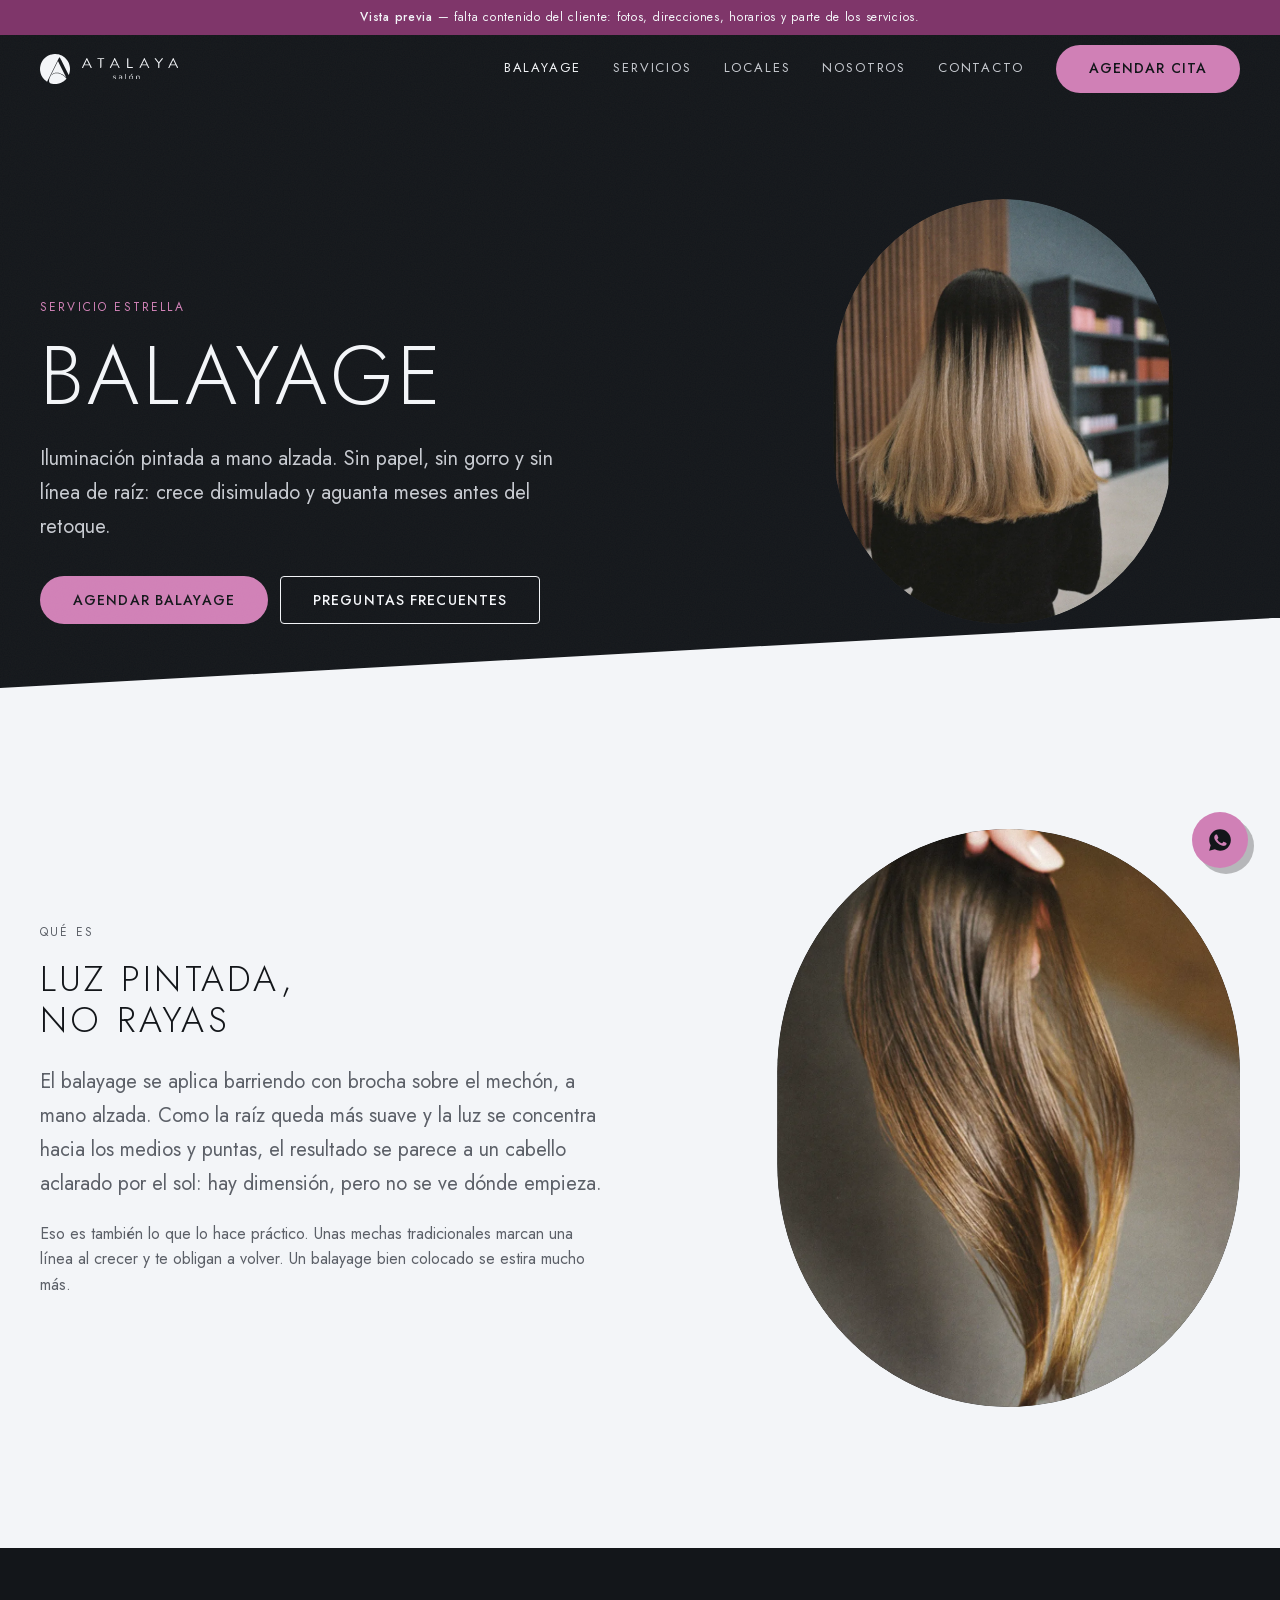
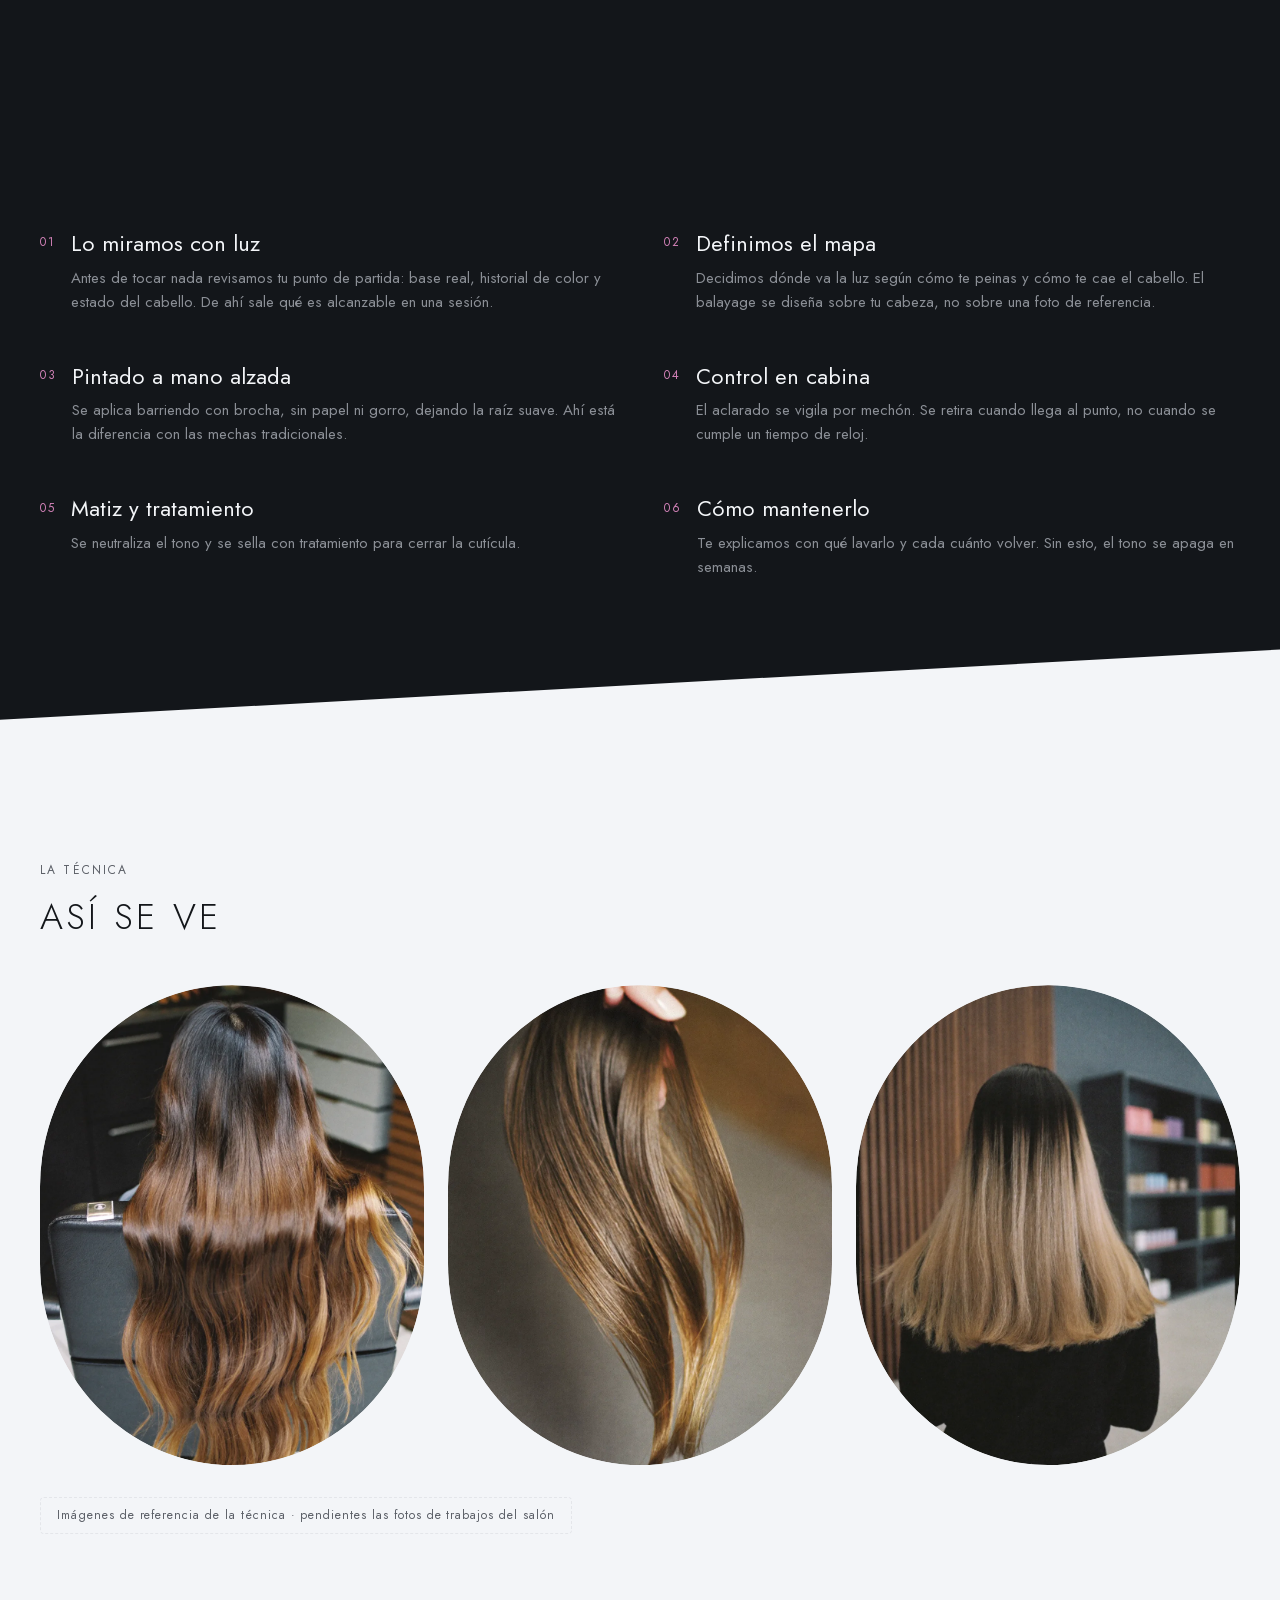
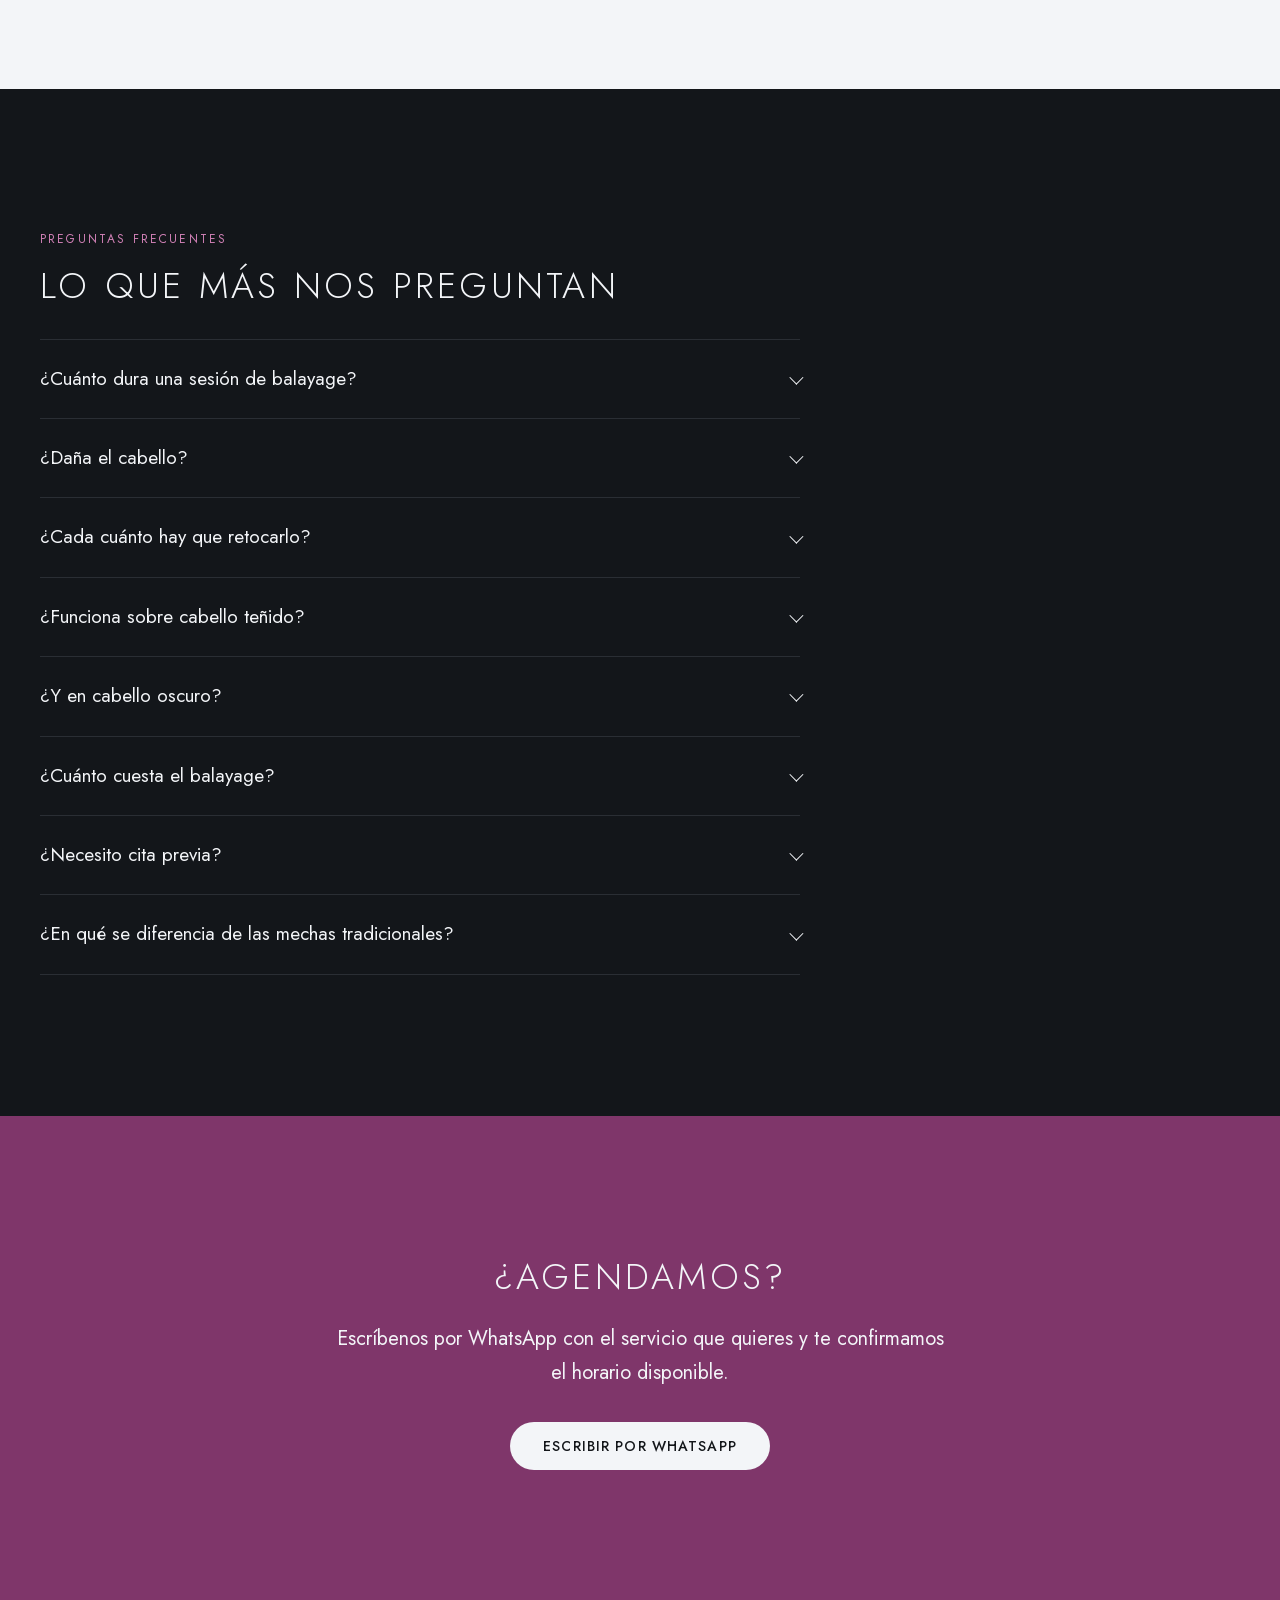
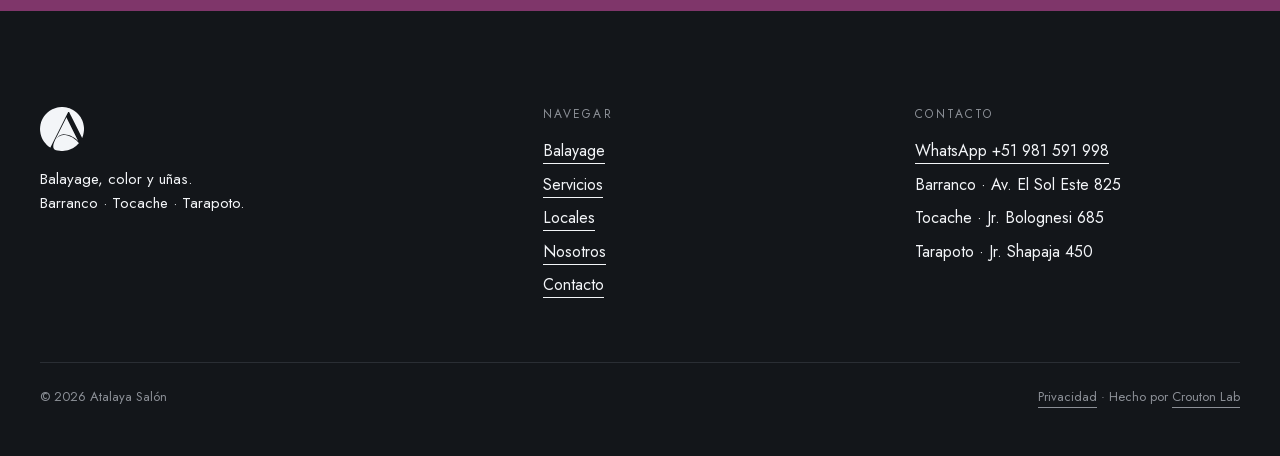
==== commit 5ab4e14f: "Carta completa, precio de balayage, telefono de Lima e imagenes Carta completa recibida del cliente:" ====
--- a/balayage.html
+++ b/balayage.html
@@ -17,7 +17,7 @@
 <link rel="stylesheet" href="atalaya-system.css">
 <link rel="stylesheet" href="atalaya-pagina.css">
 <script type="application/ld+json">
-{"@context":"https://schema.org","@type":"FAQPage","mainEntity":[{"@type":"Question","name":"¿Cuánto dura una sesión de balayage?","acceptedAnswer":{"@type":"Answer","text":"Depende del largo y del punto de partida. Una primera sesión sobre cabello virgen suele tomar varias horas, porque el aclarado se hace por pasos y se controla en cabina. Te damos el tiempo estimado al confirmar la cita."}},{"@type":"Question","name":"¿Daña el cabello?","acceptedAnswer":{"@type":"Answer","text":"Todo aclarado abre la cutícula, así que hay un impacto real. Lo que cambia es cuánto: al pintar a mano alzada no se satura la raíz ni se repite sobre lo ya aclarado, y se acompaña con tratamiento. Si el cabello viene muy trabajado, lo decimos antes."}},{"@type":"Question","name":"¿Cada cuánto hay que retocarlo?","acceptedAnswer":{"@type":"Answer","text":"Es la ventaja de la técnica: como no deja línea de raíz, se puede estirar bastante más que unas mechas tradicionales. La mayoría vuelve cuando quiere refrescar el tono, no porque se le note el crecimiento."}},{"@type":"Question","name":"¿Funciona sobre cabello teñido?","acceptedAnswer":{"@type":"Answer","text":"Sí, pero hay que valorarlo. Un tinte oscuro o una coloración acumulada cambia cómo levanta el aclarado y puede necesitar más de una sesión. Mándanos una foto por WhatsApp con luz natural y te decimos qué esperar."}},{"@type":"Question","name":"¿Y en cabello oscuro?","acceptedAnswer":{"@type":"Answer","text":"Sí. En bases oscuras el balayage se trabaja con transiciones más cerradas y tonos cálidos —caramelo, miel— que es justo lo que más se pide. Llegar a rubio frío desde una base muy oscura sí requiere más de una sesión."}},{"@type":"Question","name":"¿Cuánto cuesta?","acceptedAnswer":{"@type":"Answer","text":"El precio se confirma según largo y punto de partida. Escríbenos por WhatsApp con una foto y te pasamos el monto exacto antes de agendar."}},{"@type":"Question","name":"¿Necesito cita previa?","acceptedAnswer":{"@type":"Answer","text":"Sí. El balayage ocupa la silla varias horas, así que se agenda con anticipación. Escríbenos por WhatsApp y coordinamos."}},{"@type":"Question","name":"¿En qué se diferencia de las mechas tradicionales?","acceptedAnswer":{"@type":"Answer","text":"Las mechas con papel o gorro arrancan desde la raíz y dejan una línea que se nota al crecer. El balayage se pinta a mano dejando la raíz más suave, así que el crecimiento se disimula solo."}}]}</script>
+{"@context":"https://schema.org","@type":"FAQPage","mainEntity":[{"@type":"Question","name":"¿Cuánto dura una sesión de balayage?","acceptedAnswer":{"@type":"Answer","text":"Depende del largo y del punto de partida. Una primera sesión sobre cabello virgen suele tomar varias horas, porque el aclarado se hace por pasos y se controla en cabina. Te damos el tiempo estimado al confirmar la cita."}},{"@type":"Question","name":"¿Daña el cabello?","acceptedAnswer":{"@type":"Answer","text":"Todo aclarado abre la cutícula, así que hay un impacto real. Lo que cambia es cuánto: al pintar a mano alzada no se satura la raíz ni se repite sobre lo ya aclarado, y se acompaña con tratamiento. Si el cabello viene muy trabajado, lo decimos antes."}},{"@type":"Question","name":"¿Cada cuánto hay que retocarlo?","acceptedAnswer":{"@type":"Answer","text":"Es la ventaja de la técnica: como no deja línea de raíz, se puede estirar bastante más que unas mechas tradicionales. La mayoría vuelve cuando quiere refrescar el tono, no porque se le note el crecimiento."}},{"@type":"Question","name":"¿Funciona sobre cabello teñido?","acceptedAnswer":{"@type":"Answer","text":"Sí, pero hay que valorarlo. Un tinte oscuro o una coloración acumulada cambia cómo levanta el aclarado y puede necesitar más de una sesión. Mándanos una foto por WhatsApp con luz natural y te decimos qué esperar."}},{"@type":"Question","name":"¿Y en cabello oscuro?","acceptedAnswer":{"@type":"Answer","text":"Sí. En bases oscuras el balayage se trabaja con transiciones más cerradas y tonos cálidos —caramelo, miel— que es justo lo que más se pide. Llegar a rubio frío desde una base muy oscura sí requiere más de una sesión."}},{"@type":"Question","name":"¿Cuánto cuesta el balayage?","acceptedAnswer":{"@type":"Answer","text":"S/ 400. Si tu cabello es muy largo o viene de un color previo complicado, te lo decimos antes de empezar, nunca al final."}},{"@type":"Question","name":"¿Necesito cita previa?","acceptedAnswer":{"@type":"Answer","text":"Sí. El balayage ocupa la silla varias horas, así que se agenda con anticipación. Escríbenos por WhatsApp y coordinamos."}},{"@type":"Question","name":"¿En qué se diferencia de las mechas tradicionales?","acceptedAnswer":{"@type":"Answer","text":"Las mechas con papel o gorro arrancan desde la raíz y dejan una línea que se nota al crecer. El balayage se pinta a mano dejando la raíz más suave, así que el crecimiento se disimula solo."}}]}</script>
 </head>
 <body>
 <svg class="sprite" aria-hidden="true" style="position:absolute;width:0;height:0;overflow:hidden"><symbol fill="currentColor" id="a-simbolo" viewBox="0 0 512.0 512.0" fill-rule="evenodd"><path d="M511.89,270.00 508.94,295.27 503.94,319.83 499.07,336.46 490.50,360.15 489.15,360.15 489.15,358.80 361.94,104.37 355.66,93.18 338.65,59.13 338.65,57.78 327.90,57.78 327.90,59.13 307.29,98.99 120.94,471.69 120.94,473.03 119.60,473.03 119.60,471.69 104.04,461.71 89.10,449.78 80.22,441.19 75.25,438.09 72.76,433.86 62.22,422.90 47.60,403.92 39.54,391.83 29.15,374.00 21.11,356.50 13.29,336.11 6.45,310.69 1.56,280.65 0.04,252.68 1.24,243.13 1.56,231.35 5.95,203.49 13.29,175.89 21.53,154.57 34.52,128.59 47.60,108.08 64.20,87.05 87.69,63.50 108.86,47.04 127.73,35.00 143.44,26.52 174.90,13.64 201.31,6.45 219.42,3.06 251.40,0.11 263.35,0.04 292.74,2.90 310.95,6.19 328.06,10.59 344.18,15.96 360.53,22.46 379.38,31.83 397.76,43.01 421.55,60.88 433.71,71.57 442.42,80.33 453.06,92.53 473.29,120.69 480.17,132.62 489.61,151.40 494.69,163.79 502.31,187.07 508.94,216.73 511.89,242.00Z M331.03,168.87 441.23,389.26 443.46,395.09 444.81,395.09 444.81,396.43 443.46,396.43 443.46,395.09 434.47,387.96 425.59,379.37 410.64,367.44 394.00,355.86 376.27,345.36 356.50,335.57 332.10,326.38 312.78,321.51 295.43,318.70 272.84,318.53 261.07,320.20 247.09,323.69 231.83,329.93 220.21,337.12 209.30,346.38 199.46,358.03 194.88,365.54 194.86,366.87 193.51,366.87 193.51,368.21 194.86,368.21 196.20,366.87 199.30,361.90 207.99,353.13 220.19,343.83 232.13,336.95 242.52,332.56 256.15,328.71 268.87,326.66 292.91,326.59 307.16,328.48 330.74,334.45 351.13,342.29 372.66,353.01 382.72,359.07 408.72,377.42 427.64,393.44 437.75,403.49 451.53,419.28 451.53,421.96 449.19,423.66 443.12,431.03 431.03,443.12 420.21,452.46 406.61,463.05 391.31,473.29 382.07,478.82 360.53,489.54 348.21,494.69 323.86,502.59 304.27,507.18 283.33,510.44 266.04,511.96 245.96,511.96 228.67,510.44 204.37,506.52 187.07,502.31 165.29,495.87 165.29,494.53 167.98,494.53 167.98,490.50 162.33,486.74 158.12,480.20 156.00,474.25 154.55,463.61 154.65,447.60 156.25,437.11 159.44,424.18 164.52,409.09 175.59,383.88 302.81,129.46 305.05,123.63 306.39,122.29 307.74,122.29 309.08,123.63 310.88,128.56Z"/></symbol><symbol fill="currentColor" id="a-wordmark" viewBox="0 0 1000.0 224.7" fill-rule="evenodd"><path d="M933.72,53.31 930.52,60.42 927.84,63.92 927.84,68.04 973.20,68.04 973.20,63.92 968.38,56.36 952.61,24.71 952.58,22.68 950.52,22.68 950.52,20.62 948.45,20.62 948.45,22.68Z M982.81,87.29 979.38,78.35 977.75,77.92 977.32,76.29 921.65,76.29 921.65,78.35 912.76,96.26 911.34,101.03 909.81,101.56 909.28,103.09 901.03,103.09 901.03,101.03 898.97,101.03 898.97,98.97 905.85,87.29 912.71,71.47 944.97,6.83 946.39,2.06 947.93,1.53 948.45,0.00 952.58,0.00 953.11,1.53 954.64,2.06 956.06,6.83 972.50,41.93 995.88,88.66 1000.00,94.85 1000.00,101.03 997.94,101.03 997.94,103.09 991.75,103.09 989.69,101.03Z M562.89,222.68 562.95,198.00 564.95,187.63 572.19,184.56 577.48,183.67 587.28,183.85 595.88,185.57 596.42,187.08 597.94,187.63 599.65,196.22 600.00,222.68 593.81,222.68 593.47,200.35 589.69,189.69 581.43,187.98 571.13,189.69 571.13,222.68Z M334.02,76.29 313.40,76.29 312.97,77.92 311.34,78.35 307.91,87.29 301.03,101.03 298.97,103.09 292.78,103.09 292.78,101.03 290.72,101.03 290.72,94.85 294.85,88.66 328.53,21.31 336.08,2.06 337.62,1.53 338.14,0.00 342.27,0.00 344.33,2.06 386.94,91.41 391.75,98.97 391.75,101.03 389.69,101.03 389.69,103.09 381.44,103.09 380.92,101.56 379.38,101.03 377.96,96.26 369.07,78.35 369.07,76.29Z M665.29,52.24 651.55,22.68 651.55,20.62 649.48,20.62 649.48,22.68 647.42,22.68 647.39,24.71 643.99,31.62 630.93,57.73 626.80,63.92 626.80,68.04 672.16,68.04 672.16,63.92Z M327.84,68.04 362.89,68.04 362.89,63.92 358.07,56.36 342.27,22.68 342.27,20.62 340.21,20.62 340.21,22.68 338.14,22.68 338.11,24.71 334.71,31.62 321.65,57.73 317.53,63.92 317.53,68.04Z M97.63,92.06 101.03,96.91 101.03,101.03 98.97,101.03 98.97,103.09 90.72,103.09 90.19,101.56 88.66,101.03 87.24,96.26 78.35,78.35 78.35,76.29 22.68,76.29 22.25,77.92 20.62,78.35 12.37,101.03 10.84,101.56 10.31,103.09 2.06,103.09 2.06,101.03 0.00,101.03 0.00,96.91 2.69,93.41 15.13,68.73 21.99,52.92 47.42,2.06 47.42,0.00 53.61,0.00 53.61,2.06Z M396.45,188.24 387.63,189.69 387.63,191.75 385.57,191.75 385.57,185.57 398.00,183.57 405.84,183.85 414.43,185.57 414.98,187.08 416.49,187.63 418.21,196.22 418.56,204.12 418.18,214.05 416.49,220.62 408.94,223.37 401.96,224.51 394.75,223.80 385.57,220.62 383.87,212.37 385.57,204.12 396.47,200.59 410.31,200.00 410.31,193.81 408.25,189.69 401.75,188.07Z M394.36,218.01 410.31,218.56 410.31,204.12 394.19,206.56 391.75,206.19 391.75,208.25 389.69,208.25 389.69,216.49 391.75,216.49 391.75,218.56Z M655.67,76.29 622.68,76.29 622.25,77.92 620.62,78.35 619.20,83.12 610.31,101.03 606.19,103.09 600.00,103.09 600.00,98.97 602.77,91.43 627.50,41.93 643.94,6.83 645.36,2.06 646.89,1.53 647.42,0.00 651.55,0.00 652.07,1.53 653.61,2.06 655.03,6.83 681.11,59.10 687.97,74.92 698.34,95.47 701.03,98.97 701.03,101.03 698.97,101.03 698.97,103.09 692.78,103.09 688.66,101.03 678.35,78.35 669.92,76.47Z M43.30,68.04 74.23,68.04 74.23,65.98 72.16,65.98 72.13,63.95 51.55,22.68 51.55,20.62 49.48,20.62 49.48,22.68 47.42,22.68 47.39,24.71 28.90,63.95 28.87,65.98 26.80,65.98 26.80,68.04Z M189.69,55.67 189.69,10.31 160.82,10.31 160.82,8.25 158.76,8.25 158.76,4.12 160.82,4.12 160.82,2.06 230.93,2.06 230.93,10.31 202.06,10.31 202.05,88.64 200.00,101.03 197.94,103.09 191.75,103.09 191.75,101.03 189.69,101.03Z M492.96,214.25 491.36,209.67 490.90,202.21 494.85,187.63 503.84,184.25 511.34,183.54 518.85,184.25 527.84,187.63 531.32,198.58 531.78,206.04 529.72,214.25 525.08,219.93 516.59,223.80 507.79,224.13 498.79,220.80Z M344.33,218.56 344.33,216.49 346.39,216.49 346.39,210.31 344.33,208.25 327.70,202.19 321.65,195.88 321.65,191.75 325.38,187.23 329.11,184.78 334.20,183.69 343.95,183.88 350.52,185.57 352.58,187.63 352.58,189.69 350.52,189.69 350.52,191.75 348.45,191.75 344.79,189.23 340.02,188.14 329.90,189.69 329.37,191.22 327.84,191.75 327.84,195.88 329.37,196.40 329.90,197.94 350.52,204.12 350.99,205.71 352.58,206.19 353.52,212.77 354.64,214.43 353.17,215.39 350.52,220.62 341.62,224.10 334.33,224.40 323.71,222.68 323.71,220.62 321.65,220.62 321.65,214.43 323.71,214.43 323.71,216.49 330.51,217.95Z M482.47,59.79 482.47,92.78 527.84,92.78 527.84,94.85 529.90,94.85 529.90,101.03 527.84,101.03 527.84,103.09 472.16,103.09 472.16,101.03 470.10,101.03 470.10,4.12 472.16,4.12 472.16,2.06 480.41,2.06 480.41,4.12 482.47,4.12Z M761.40,11.79 756.70,6.19 756.70,2.06 769.07,2.06 769.52,3.68 771.13,4.12 773.81,9.70 793.52,35.35 798.47,40.71 800.00,41.24 800.00,43.30 802.06,43.30 803.86,38.91 830.89,4.09 830.93,2.06 843.30,2.06 843.30,8.25 838.89,12.09 814.14,43.00 807.46,52.82 806.25,59.86 806.19,101.03 804.12,101.03 804.12,103.09 795.88,103.09 795.88,101.03 793.81,101.03 793.75,59.86 792.54,52.82Z M457.73,171.13 457.73,222.68 451.55,222.68 451.55,167.01 457.73,167.01Z M519.59,164.95 523.71,164.95 523.71,171.13 515.46,177.32 509.28,177.32 509.28,175.26 511.34,175.26Z M502.68,191.34 501.03,191.75 497.62,200.58 498.97,214.43 500.55,214.91 501.03,216.49 509.56,218.14 521.65,216.49 522.13,214.91 523.71,214.43 525.28,203.96 524.70,198.98 521.65,191.75 511.34,188.32 506.71,189.21Z"/></symbol></svg>
@@ -43,7 +43,7 @@
       <a href="contacto.html">Contacto</a>
     </nav>
     <div class="nav-cta">
-      <a class="btn btn-accion" data-wa href="https://wa.me/51910867018?text=Hola%2C%20quiero%20agendar%20una%20cita%20en%20Atalaya.%20%C2%BFQu%C3%A9%20horarios%20tienen%20disponibles%3F" target="_blank" rel="noopener">Agendar cita</a>
+      <a class="btn btn-accion" data-wa href="https://wa.me/51981591998?text=Hola%2C%20quiero%20agendar%20una%20cita%20en%20Atalaya.%20%C2%BFQu%C3%A9%20horarios%20tienen%20disponibles%3F" target="_blank" rel="noopener">Agendar cita</a>
       <button class="menu-btn" aria-expanded="false" aria-controls="menu" aria-label="Abrir menú"><span></span></button>
     </div>
   </div>
@@ -73,12 +73,12 @@
             de raíz: crece disimulado y aguanta meses antes del retoque.
           </p>
           <div class="btn-grupo" style="margin-top:var(--e6)">
-            <a class="btn btn-accion" data-wa data-wa-servicio="balayage" href="https://wa.me/51910867018?text=Hola%2C%20quiero%20agendar%20una%20cita%20de%20Balayage%20en%20Atalaya.%20%C2%BFQu%C3%A9%20horarios%20tienen%20disponibles%3F" target="_blank" rel="noopener">Agendar balayage</a>
+            <a class="btn btn-accion" data-wa data-wa-servicio="balayage" href="https://wa.me/51981591998?text=Hola%2C%20quiero%20agendar%20una%20cita%20de%20Balayage%20en%20Atalaya.%20%C2%BFQu%C3%A9%20horarios%20tienen%20disponibles%3F" target="_blank" rel="noopener">Agendar balayage</a>
             <a class="btn btn-linea" href="#preguntas">Preguntas frecuentes</a>
           </div>
         </div>
         <div class="lente lente-rev" style="max-width:340px;justify-self:center">
-          <div class="cont ph" data-ph="Trabajo de balayage" style="width:100%;height:100%"><svg viewBox="0 0 512 512" aria-hidden="true"><use href="#a-simbolo"/></svg></div>
+          <img src="assets/fotos/balayage-3.webp" alt="Cabello con balayage visto de espaldas, en un salón con el fondo desenfocado" width="1000" height="1250" loading="eager" fetchpriority="high" class="cont">
         </div>
       </div>
     </div>
@@ -103,7 +103,7 @@
           </p>
         </div>
         <div class="b-img rev rev-d1">
-          <div class="lente lente-rev"><div class="cont ph" data-ph="Antes / después" style="width:100%;height:100%"><svg viewBox="0 0 512 512" aria-hidden="true"><use href="#a-simbolo"/></svg></div></div>
+          <div class="lente lente-rev"><img src="assets/fotos/balayage-2.webp" alt="Detalle de un mechón con el degradado del balayage, de castaño oscuro a miel en las puntas" width="1000" height="1250" loading="lazy" class="cont"></div>
         </div>
       </div>
     </div>
@@ -130,17 +130,16 @@
   <section class="seccion s-hueso corte-sup" data-seccion="Trabajos">
     <div class="env">
       <header class="rev" style="margin-bottom:var(--e7)">
-        <p class="etiqueta sec">Galería</p>
-        <h2>Trabajos de balayage</h2>
+        <p class="etiqueta sec">La técnica</p>
+        <h2>Así se ve</h2>
       </header>
       <div class="galeria">
-        <div class="lente-rev rev"><div class="cont ph" data-ph="Balayage 1" style="aspect-ratio:4/5"><svg viewBox="0 0 512 512" aria-hidden="true"><use href="#a-simbolo"/></svg></div></div>
-        <div class="lente-rev rev rev-d1"><div class="cont ph" data-ph="Balayage 2" style="aspect-ratio:4/5"><svg viewBox="0 0 512 512" aria-hidden="true"><use href="#a-simbolo"/></svg></div></div>
-        <div class="lente-rev rev rev-d2"><div class="cont ph" data-ph="Balayage 3" style="aspect-ratio:4/5"><svg viewBox="0 0 512 512" aria-hidden="true"><use href="#a-simbolo"/></svg></div></div>
-        <div class="lente-rev rev rev-d3"><div class="cont ph" data-ph="Balayage 4" style="aspect-ratio:4/5"><svg viewBox="0 0 512 512" aria-hidden="true"><use href="#a-simbolo"/></svg></div></div>
+        <div class="lente-rev rev"><img src="assets/fotos/balayage-1.webp" alt="Balayage largo en tonos caramelo, visto de espaldas en el salón" width="1000" height="1250" loading="lazy" class="cont"></div>
+        <div class="lente-rev rev rev-d1"><img src="assets/fotos/balayage-2.webp" alt="Detalle del degradado del balayage sobre un mechón" width="1000" height="1250" loading="lazy" class="cont"></div>
+        <div class="lente-rev rev rev-d2"><img src="assets/fotos/balayage-3.webp" alt="Media melena con balayage, de espaldas, con el salón desenfocado" width="1000" height="1250" loading="lazy" class="cont"></div>
       </div>
       <p class="sec" style="margin-top:var(--e6);font-size:0.875rem">
-        <span class="pendiente">Pendiente: fotos reales de balayage del salón</span>
+        <span class="pendiente">Imágenes de referencia de la técnica · pendientes las fotos de trabajos del salón</span>
       </p>
     </div>
   </section>
@@ -157,7 +156,7 @@
         <details><summary>¿Cada cuánto hay que retocarlo?</summary><p class="sec">Es la ventaja de la técnica: como no deja línea de raíz, se puede estirar bastante más que unas mechas tradicionales. La mayoría vuelve cuando quiere refrescar el tono, no porque se le note el crecimiento.</p></details>
         <details><summary>¿Funciona sobre cabello teñido?</summary><p class="sec">Sí, pero hay que valorarlo. Un tinte oscuro o una coloración acumulada cambia cómo levanta el aclarado y puede necesitar más de una sesión. Mándanos una foto por WhatsApp con luz natural y te decimos qué esperar.</p></details>
         <details><summary>¿Y en cabello oscuro?</summary><p class="sec">Sí. En bases oscuras el balayage se trabaja con transiciones más cerradas y tonos cálidos —caramelo, miel— que es justo lo que más se pide. Llegar a rubio frío desde una base muy oscura sí requiere más de una sesión.</p></details>
-        <details><summary>¿Cuánto cuesta?</summary><p class="sec">El precio se confirma según largo y punto de partida. Escríbenos por WhatsApp con una foto y te pasamos el monto exacto antes de agendar.</p></details>
+        <details><summary>¿Cuánto cuesta el balayage?</summary><p class="sec">S/ 400. Si tu cabello es muy largo o viene de un color previo complicado, te lo decimos antes de empezar, nunca al final.</p></details>
         <details><summary>¿Necesito cita previa?</summary><p class="sec">Sí. El balayage ocupa la silla varias horas, así que se agenda con anticipación. Escríbenos por WhatsApp y coordinamos.</p></details>
         <details><summary>¿En qué se diferencia de las mechas tradicionales?</summary><p class="sec">Las mechas con papel o gorro arrancan desde la raíz y dejan una línea que se nota al crecer. El balayage se pinta a mano dejando la raíz más suave, así que el crecimiento se disimula solo.</p></details>
       </div>
@@ -172,7 +171,7 @@
         horario disponible.
       </p>
       <div class="btn-grupo rev rev-d2">
-        <a class="btn btn-accion" data-wa href="https://wa.me/51910867018?text=Hola%2C%20quiero%20agendar%20una%20cita%20en%20Atalaya.%20%C2%BFQu%C3%A9%20horarios%20tienen%20disponibles%3F" target="_blank" rel="noopener">Escribir por WhatsApp</a>
+        <a class="btn btn-accion" data-wa href="https://wa.me/51981591998?text=Hola%2C%20quiero%20agendar%20una%20cita%20en%20Atalaya.%20%C2%BFQu%C3%A9%20horarios%20tienen%20disponibles%3F" target="_blank" rel="noopener">Escribir por WhatsApp</a>
       </div>
     </div>
   </section>
@@ -199,7 +198,7 @@
       <div>
         <h3>Contacto</h3>
         <ul>
-          <li><a class="enlace" data-wa href="https://wa.me/51910867018?text=Hola%2C%20quiero%20agendar%20una%20cita%20en%20Atalaya.%20%C2%BFQu%C3%A9%20horarios%20tienen%20disponibles%3F" target="_blank" rel="noopener">WhatsApp +51 910 867 018</a></li>
+          <li><a class="enlace" data-wa href="https://wa.me/51981591998?text=Hola%2C%20quiero%20agendar%20una%20cita%20en%20Atalaya.%20%C2%BFQu%C3%A9%20horarios%20tienen%20disponibles%3F" target="_blank" rel="noopener">WhatsApp +51 981 591 998</a></li>
           <li class="sec">Barranco · Av. El Sol Este 825</li>
           <li class="sec">Tocache · Jr. Bolognesi 685</li>
           <li class="sec">Tarapoto · Jr. Shapaja 450</li>
@@ -214,10 +213,10 @@
 </footer>
 
 <div class="barra">
-  <a class="btn btn-accion" data-cta-contextual data-wa href="https://wa.me/51910867018?text=Hola%2C%20quiero%20agendar%20una%20cita%20en%20Atalaya.%20%C2%BFQu%C3%A9%20horarios%20tienen%20disponibles%3F" target="_blank" rel="noopener">Agendar cita</a>
+  <a class="btn btn-accion" data-cta-contextual data-wa href="https://wa.me/51981591998?text=Hola%2C%20quiero%20agendar%20una%20cita%20en%20Atalaya.%20%C2%BFQu%C3%A9%20horarios%20tienen%20disponibles%3F" target="_blank" rel="noopener">Agendar cita</a>
 </div>
 
-<a class="disco-wa" data-wa href="https://wa.me/51910867018?text=Hola%2C%20quiero%20agendar%20una%20cita%20en%20Atalaya.%20%C2%BFQu%C3%A9%20horarios%20tienen%20disponibles%3F" target="_blank" rel="noopener" aria-label="Agendar por WhatsApp">
+<a class="disco-wa" data-wa href="https://wa.me/51981591998?text=Hola%2C%20quiero%20agendar%20una%20cita%20en%20Atalaya.%20%C2%BFQu%C3%A9%20horarios%20tienen%20disponibles%3F" target="_blank" rel="noopener" aria-label="Agendar por WhatsApp">
   <svg width="26" height="26" viewBox="0 0 24 24" fill="currentColor" aria-hidden="true">
     <path d="M12.04 2c-5.5 0-9.96 4.46-9.96 9.96 0 1.76.46 3.45 1.34 4.95L2 22l5.23-1.37a9.9 9.9 0 0 0 4.81 1.23h.01c5.5 0 9.96-4.46 9.96-9.96S17.54 2 12.04 2zm5.83 14.06c-.24.68-1.42 1.31-1.96 1.36-.5.05-.99.24-3.35-.7-2.82-1.11-4.6-3.99-4.74-4.18-.14-.19-1.13-1.5-1.13-2.86s.71-2.03.97-2.31c.25-.28.55-.35.73-.35.18 0 .37 0 .53.01.17.01.4-.06.63.48.24.57.8 1.97.87 2.11.07.14.12.31.02.5-.09.19-.14.31-.28.47-.14.17-.3.37-.42.5-.14.14-.29.29-.12.57.16.28.73 1.2 1.56 1.95 1.07.95 1.98 1.25 2.26 1.39.28.14.44.12.6-.07.17-.19.7-.81.88-1.09.19-.28.37-.23.63-.14.25.09 1.65.78 1.93.92.28.14.47.21.54.33.07.11.07.65-.17 1.33z"/>
   </svg>
--- a/atalaya-pagina.css
+++ b/atalaya-pagina.css
@@ -133,15 +133,25 @@
 }
 .s-tinta .chip { background: var(--rosa); color: var(--tinta); }
 
-/* --- Galería de trabajos ------------------------------------------------- */
+/* --- Galería ------------------------------------------------------------- */
+/* auto-fit para que funcione igual con 3 o con 4 piezas */
 .galeria {
   display: grid; gap: var(--e4);
   grid-template-columns: repeat(2, 1fr);
 }
-@media (min-width: 700px)  { .galeria { grid-template-columns: repeat(3, 1fr); gap: var(--e5); } }
-@media (min-width: 1100px) { .galeria { grid-template-columns: repeat(4, 1fr); } }
+@media (min-width: 700px) {
+  .galeria { grid-template-columns: repeat(auto-fit, minmax(210px, 1fr)); gap: var(--e5); }
+}
 .galeria .ph { aspect-ratio: 4 / 5; border-radius: var(--r-md); }
-.galeria .lente-rev { border-radius: 50% / 42%; overflow: hidden; }
+.galeria .lente-rev { aspect-ratio: 4 / 5; border-radius: 50% / 42%; overflow: hidden; }
+
+/* Fotos dentro de la lente */
+.lente > img.cont,
+.lente-rev > img.cont {
+  display: block;
+  width: 100%; height: 100%;
+  object-fit: cover;
+}
 
 /* --- Locales ------------------------------------------------------------- */
 .locales { display: grid; gap: var(--e6); }
